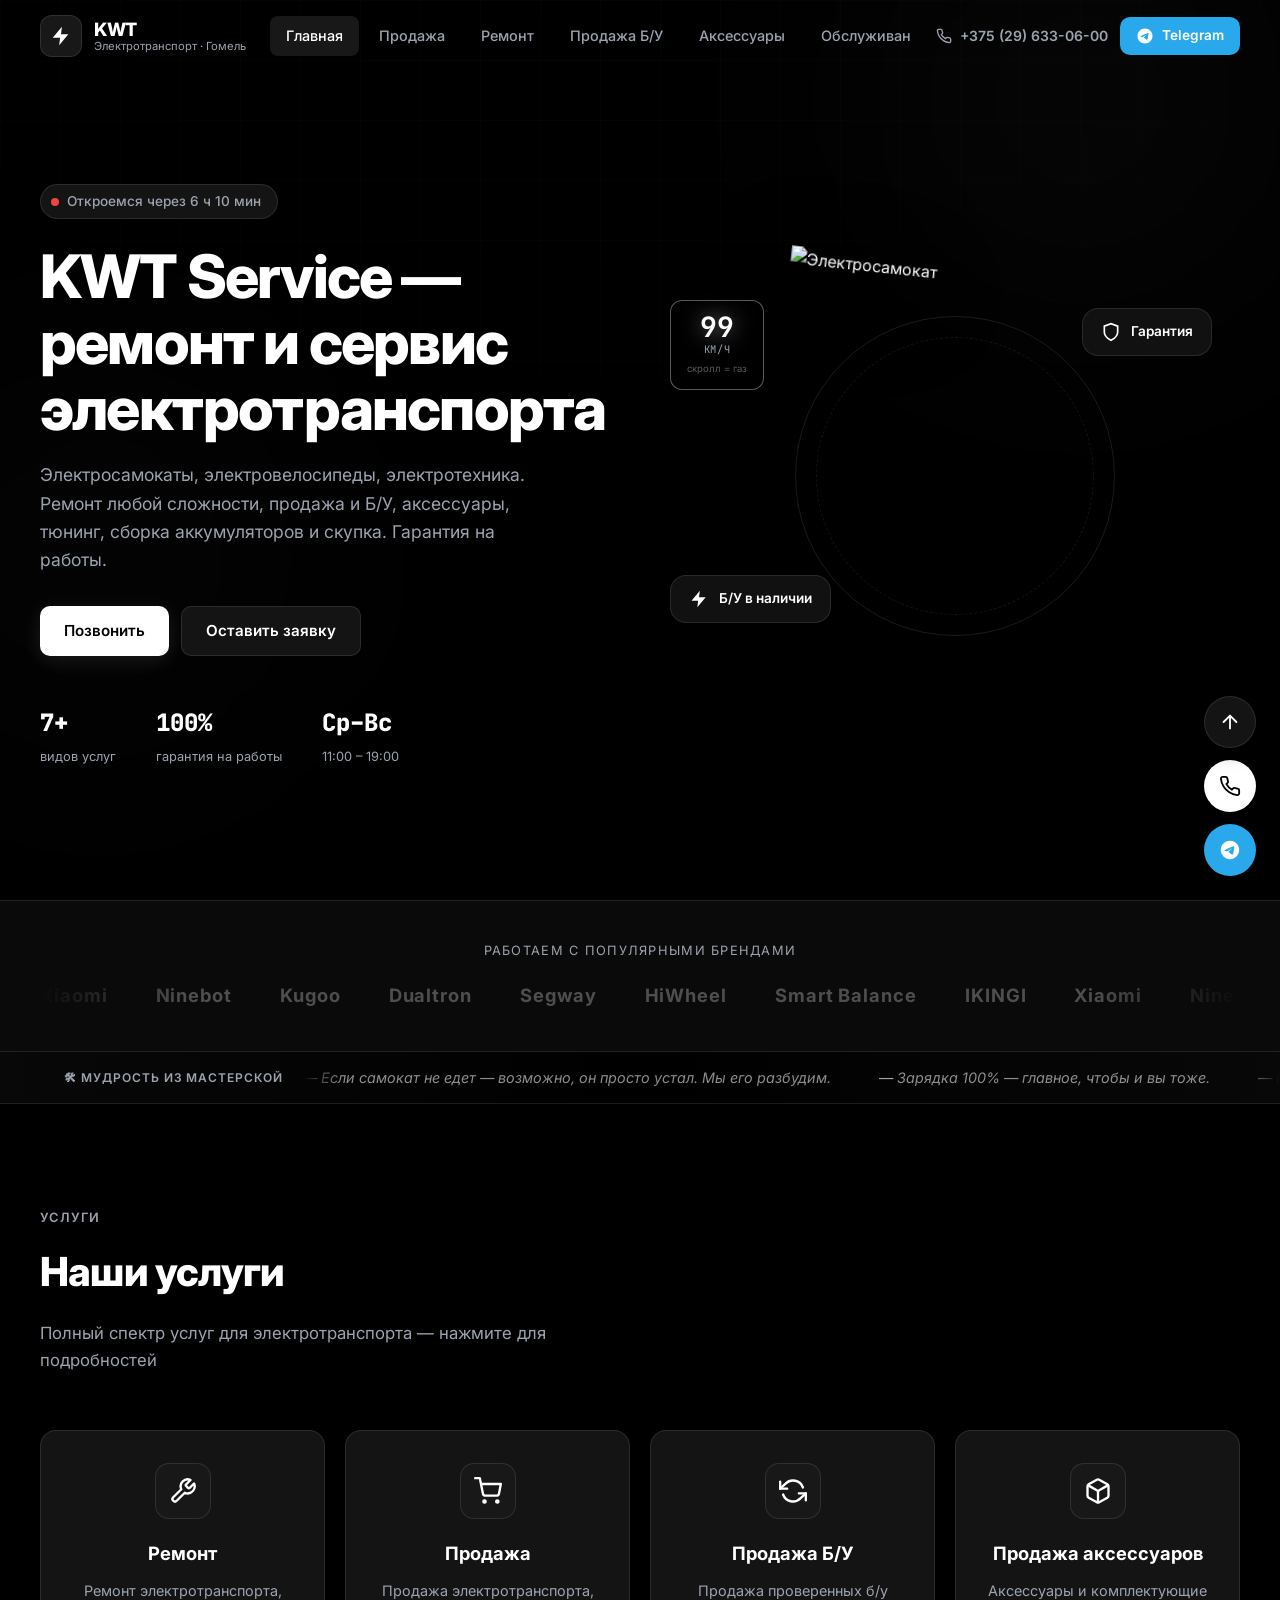
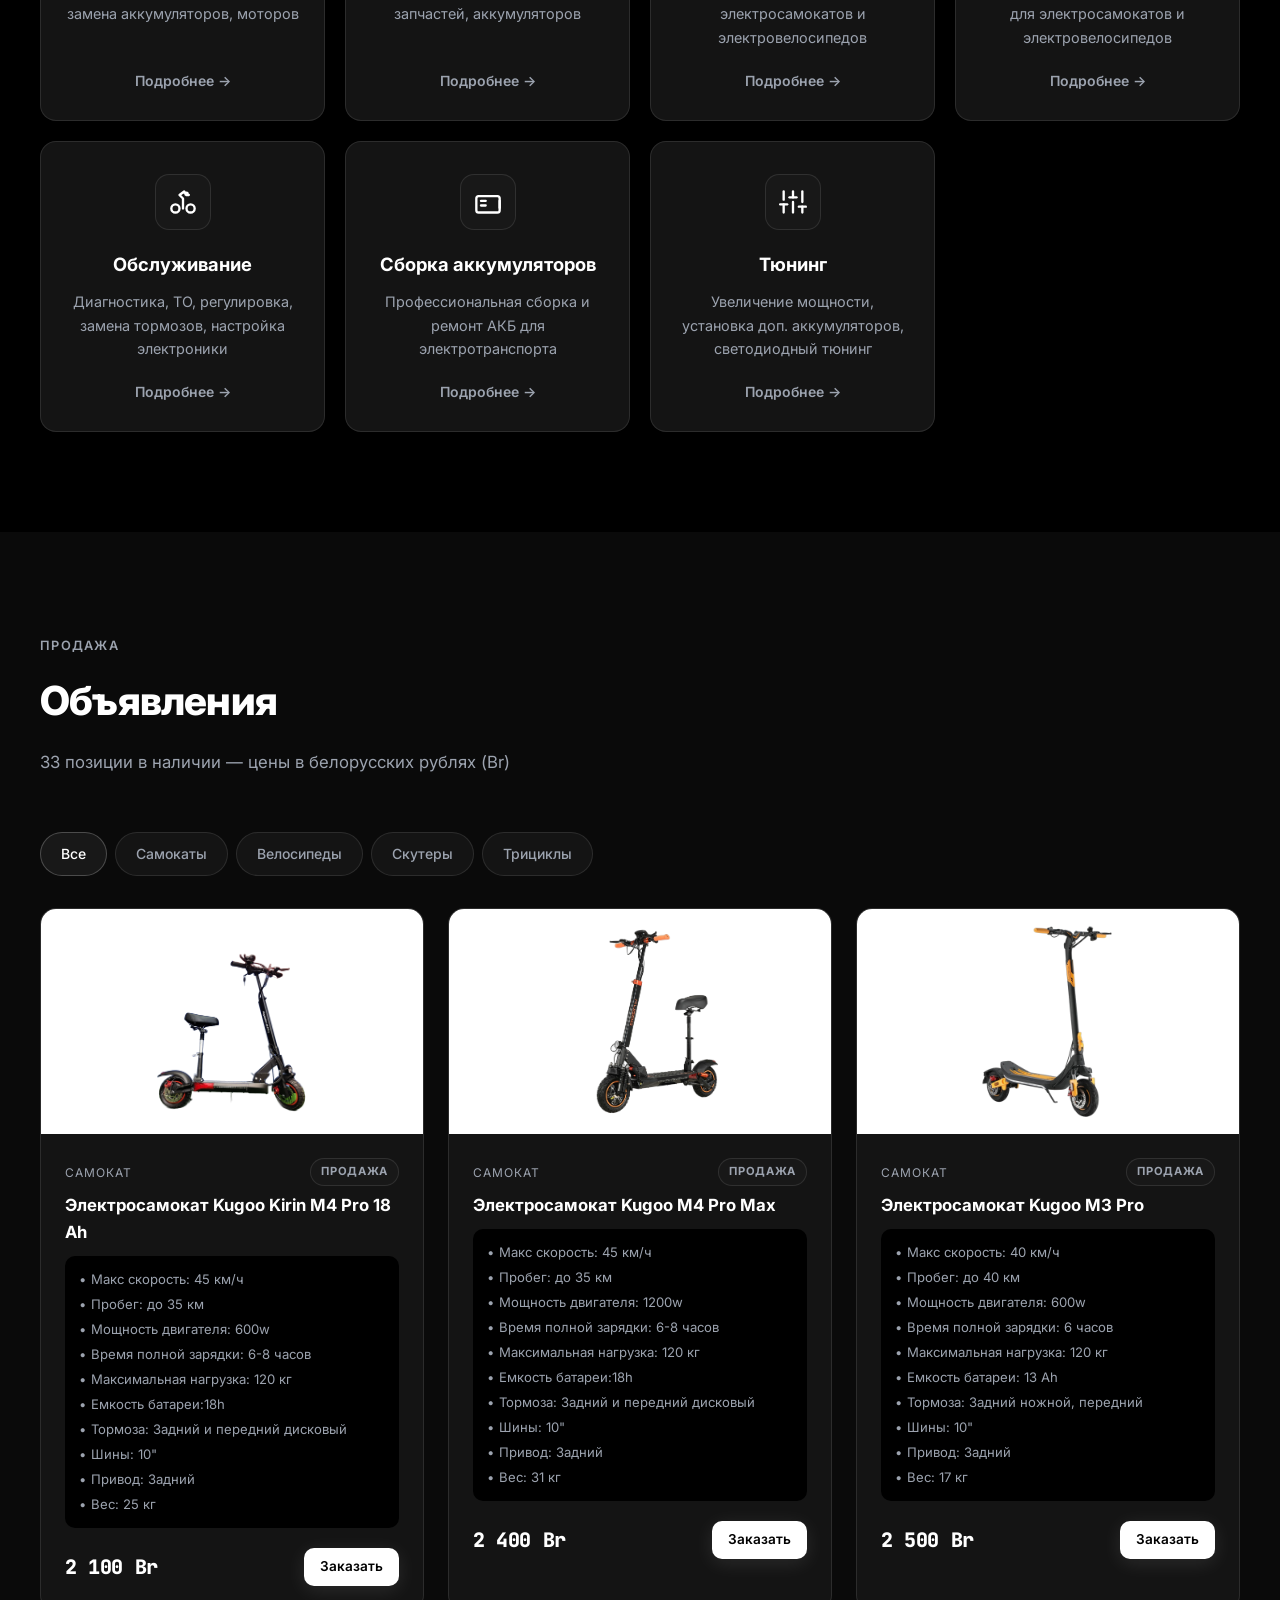
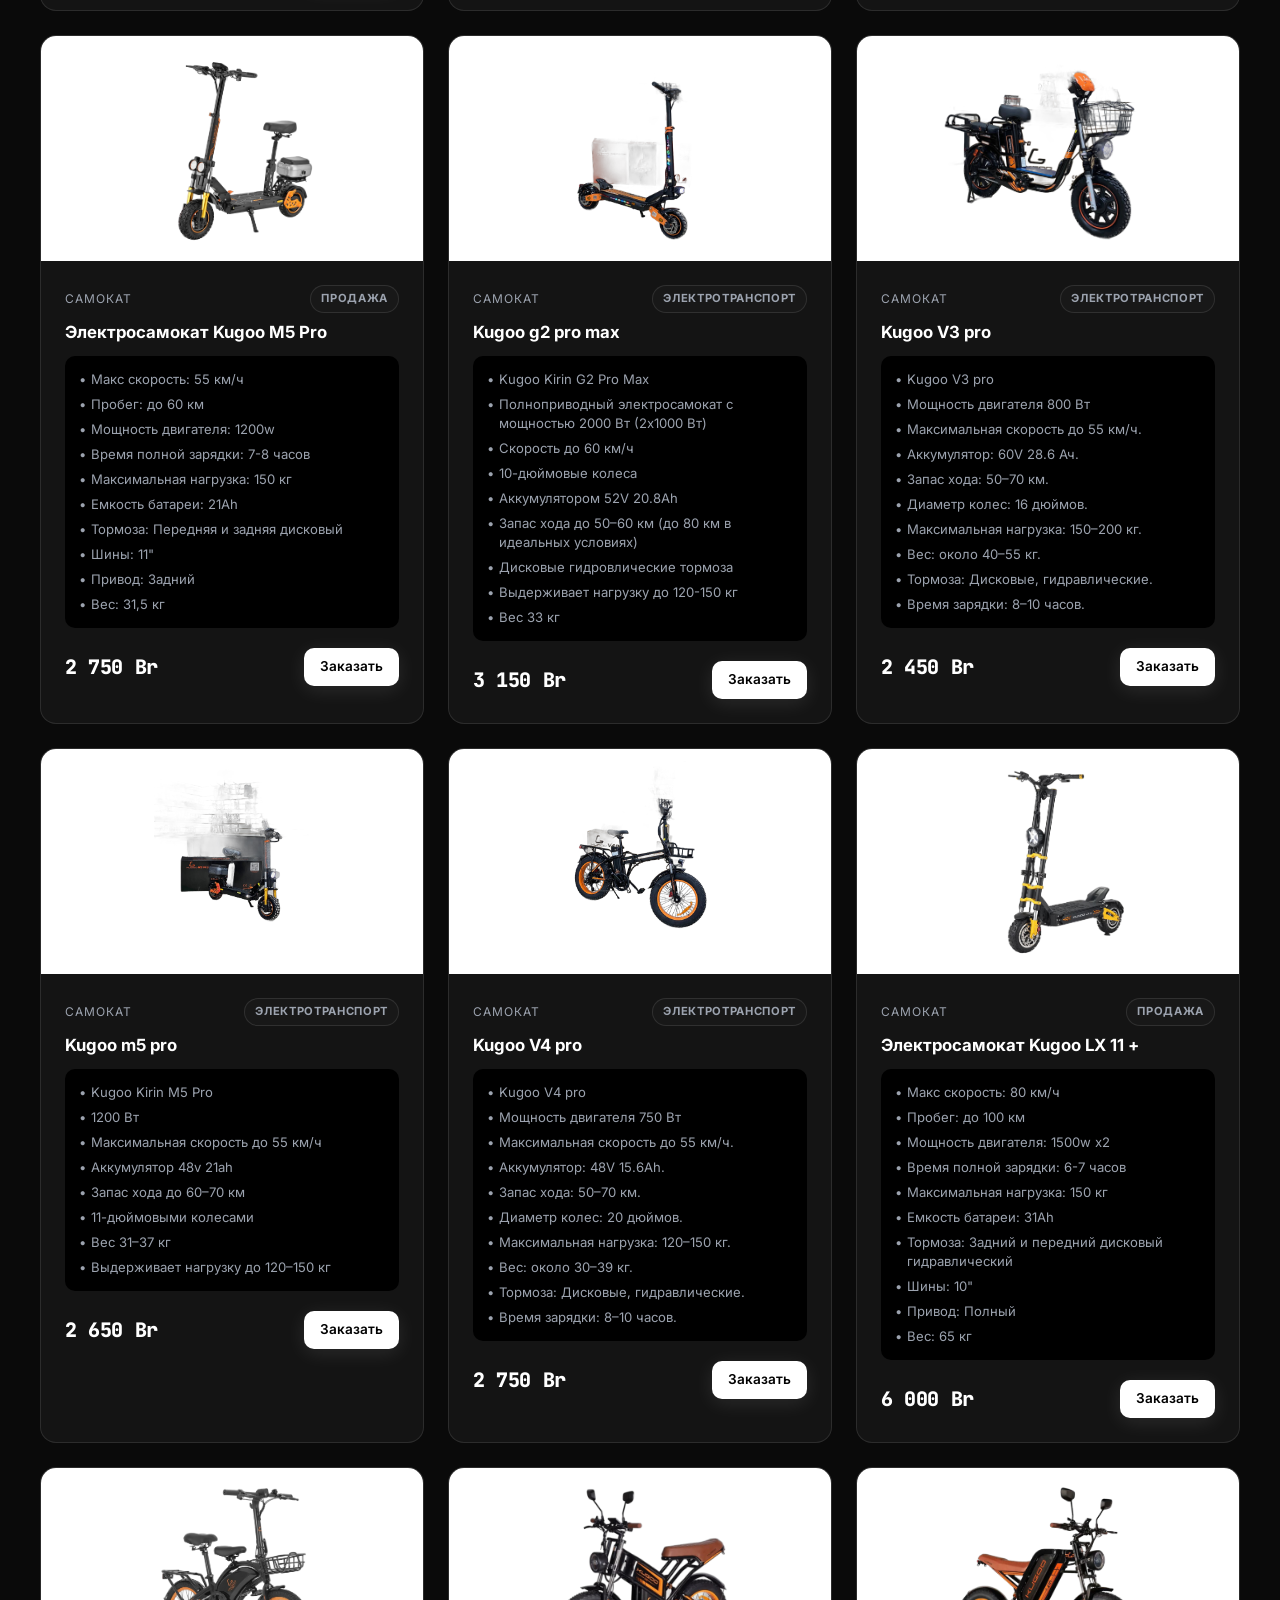
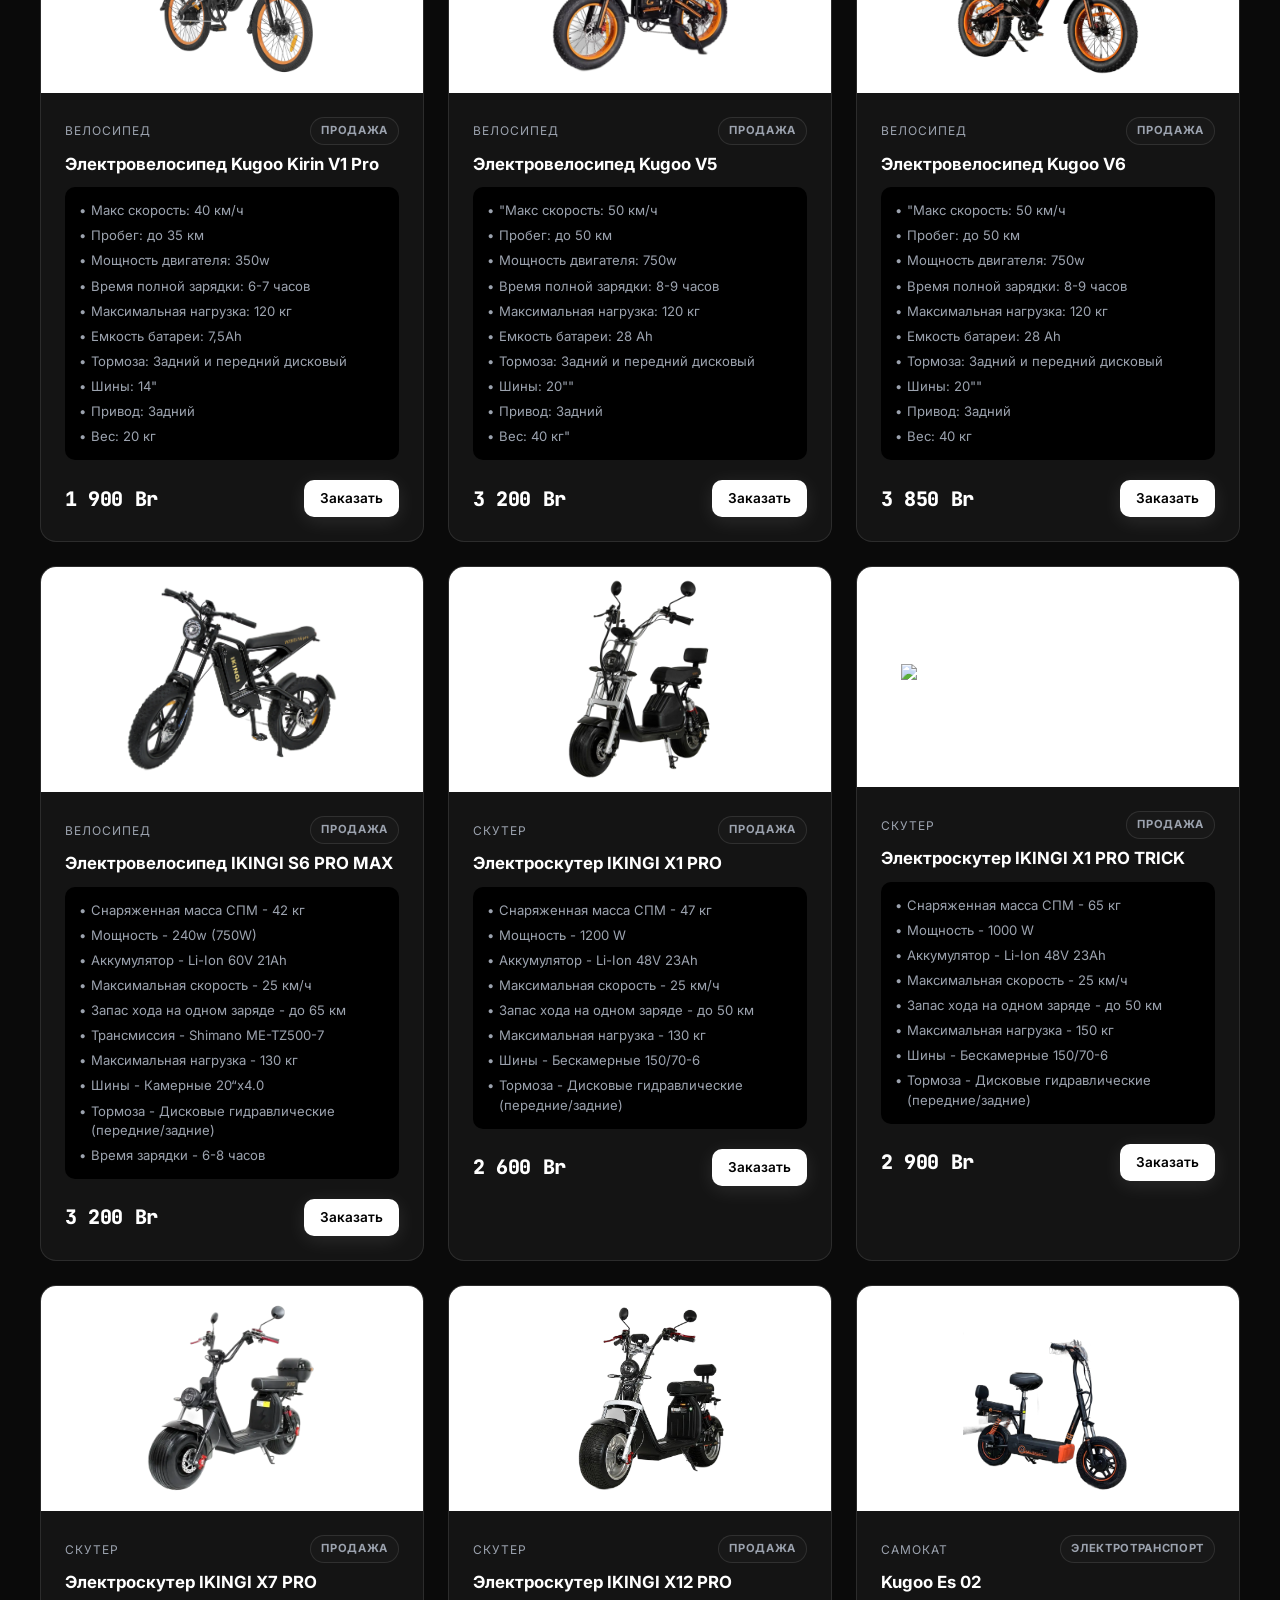
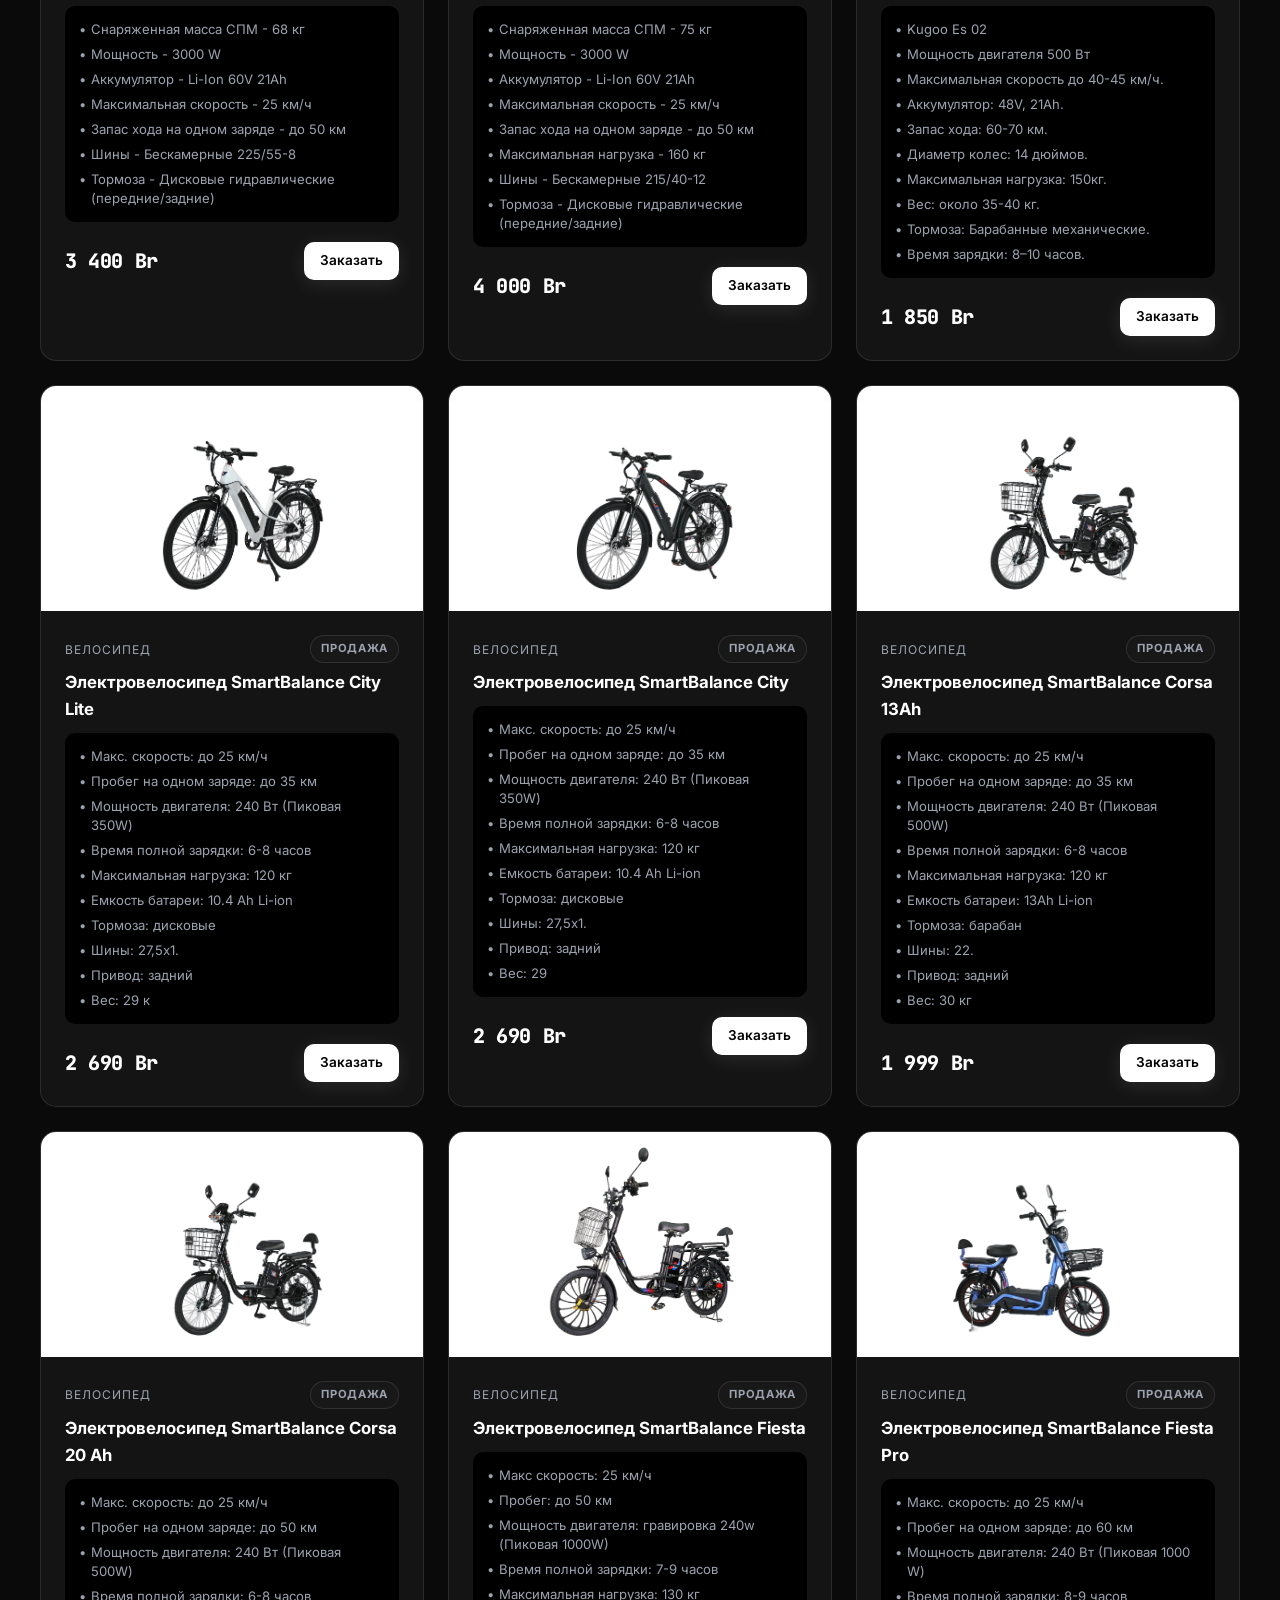
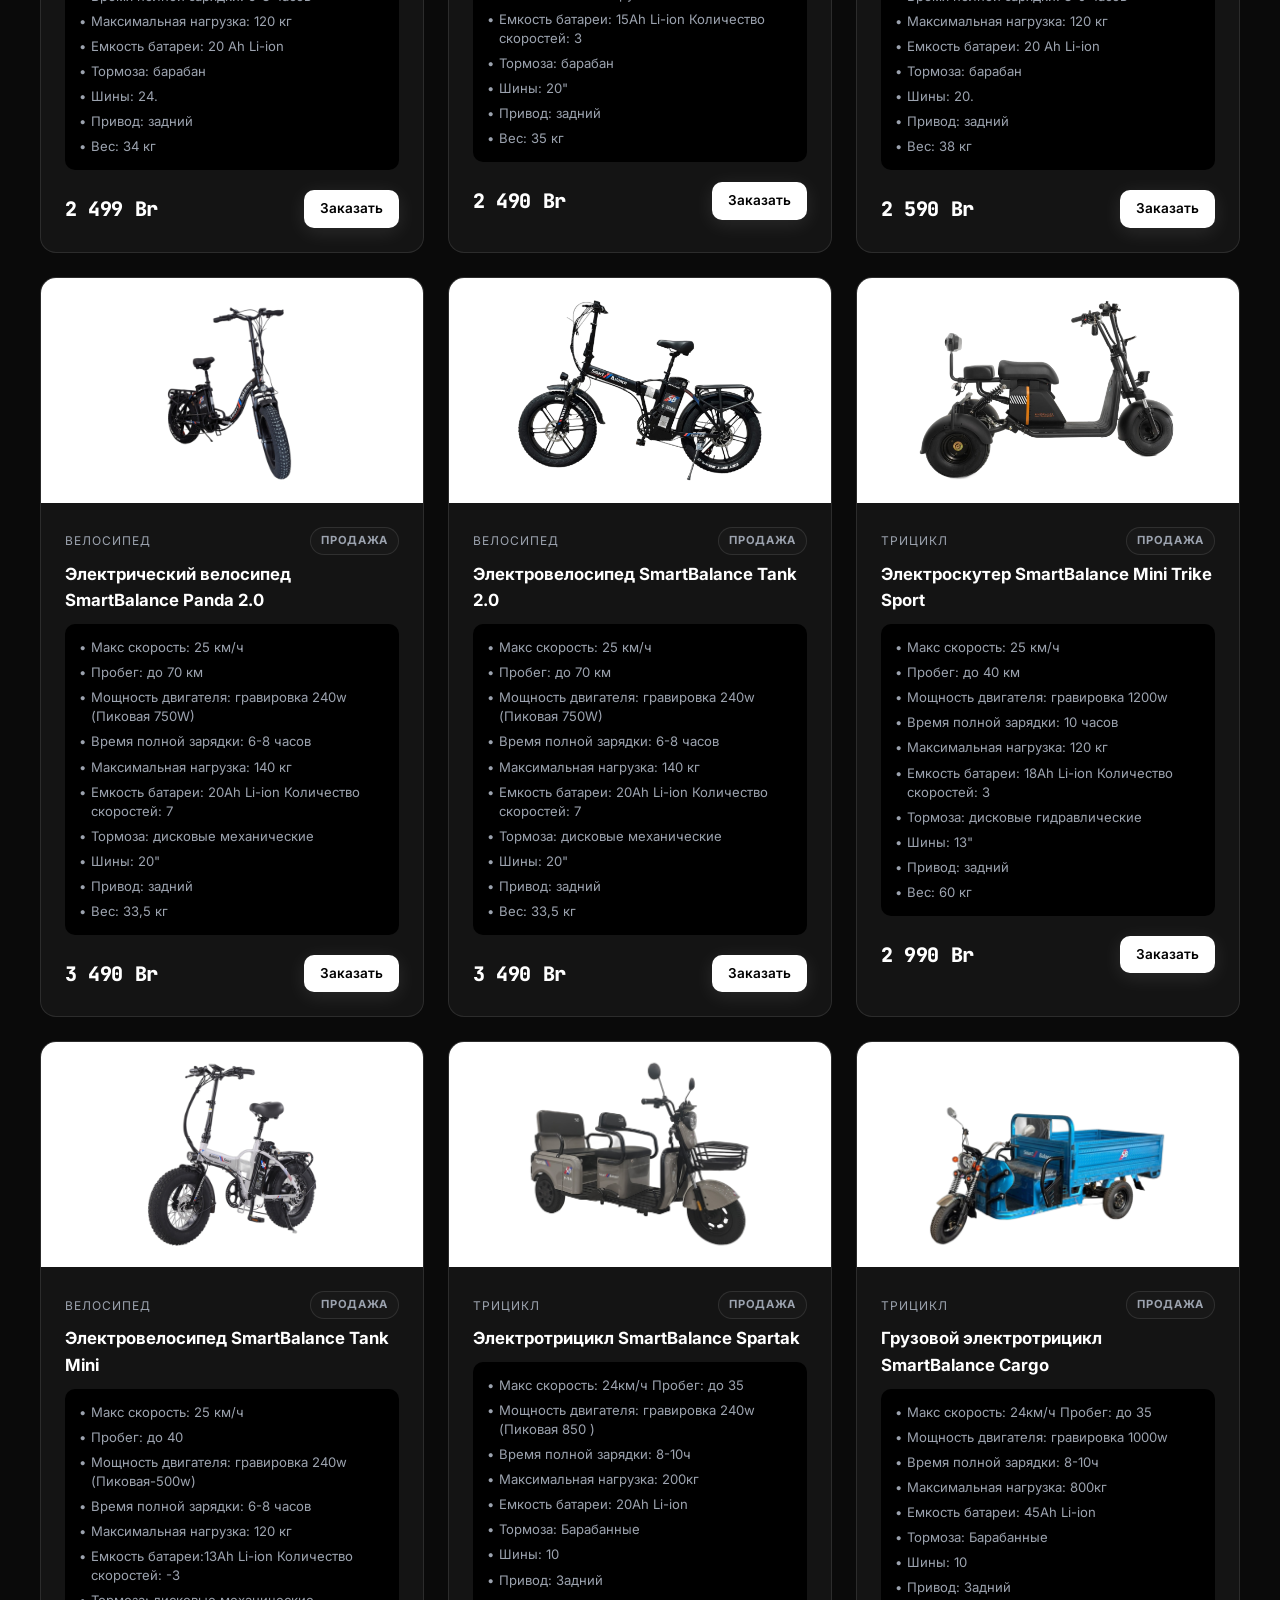
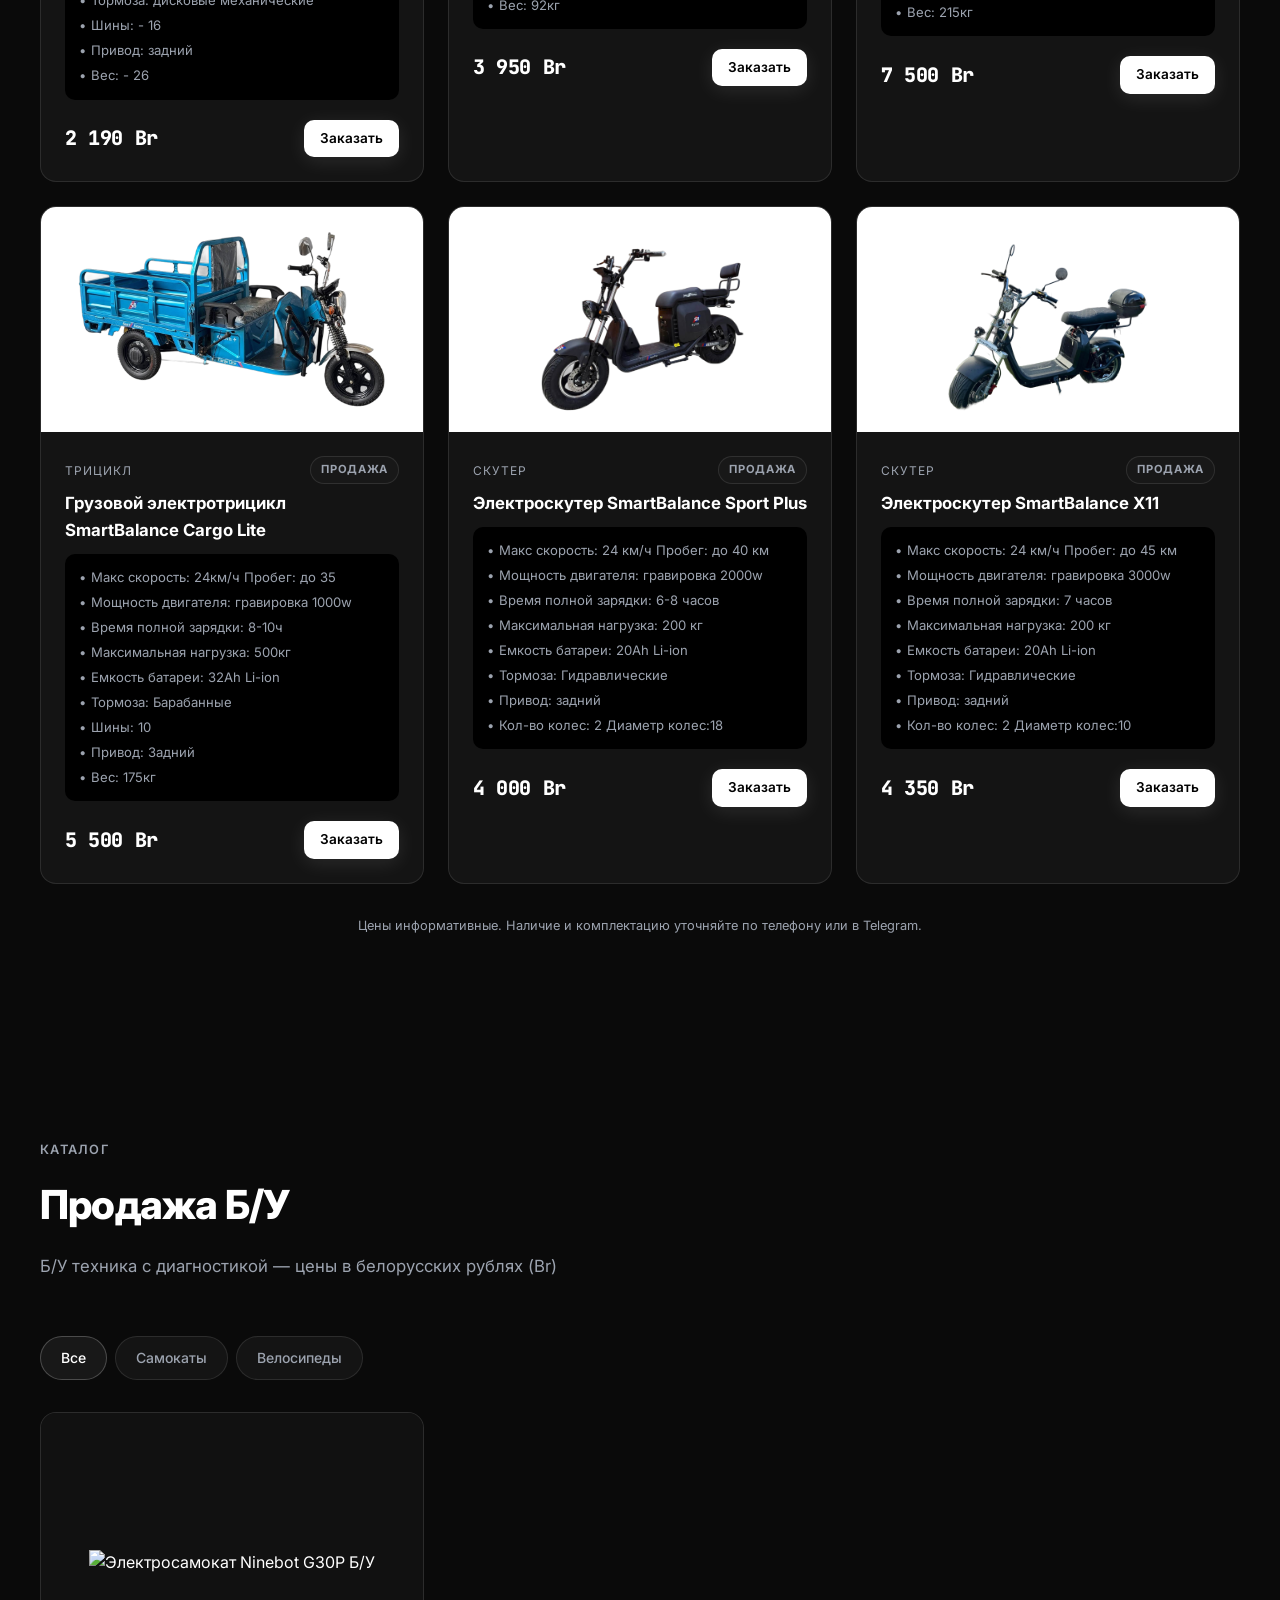
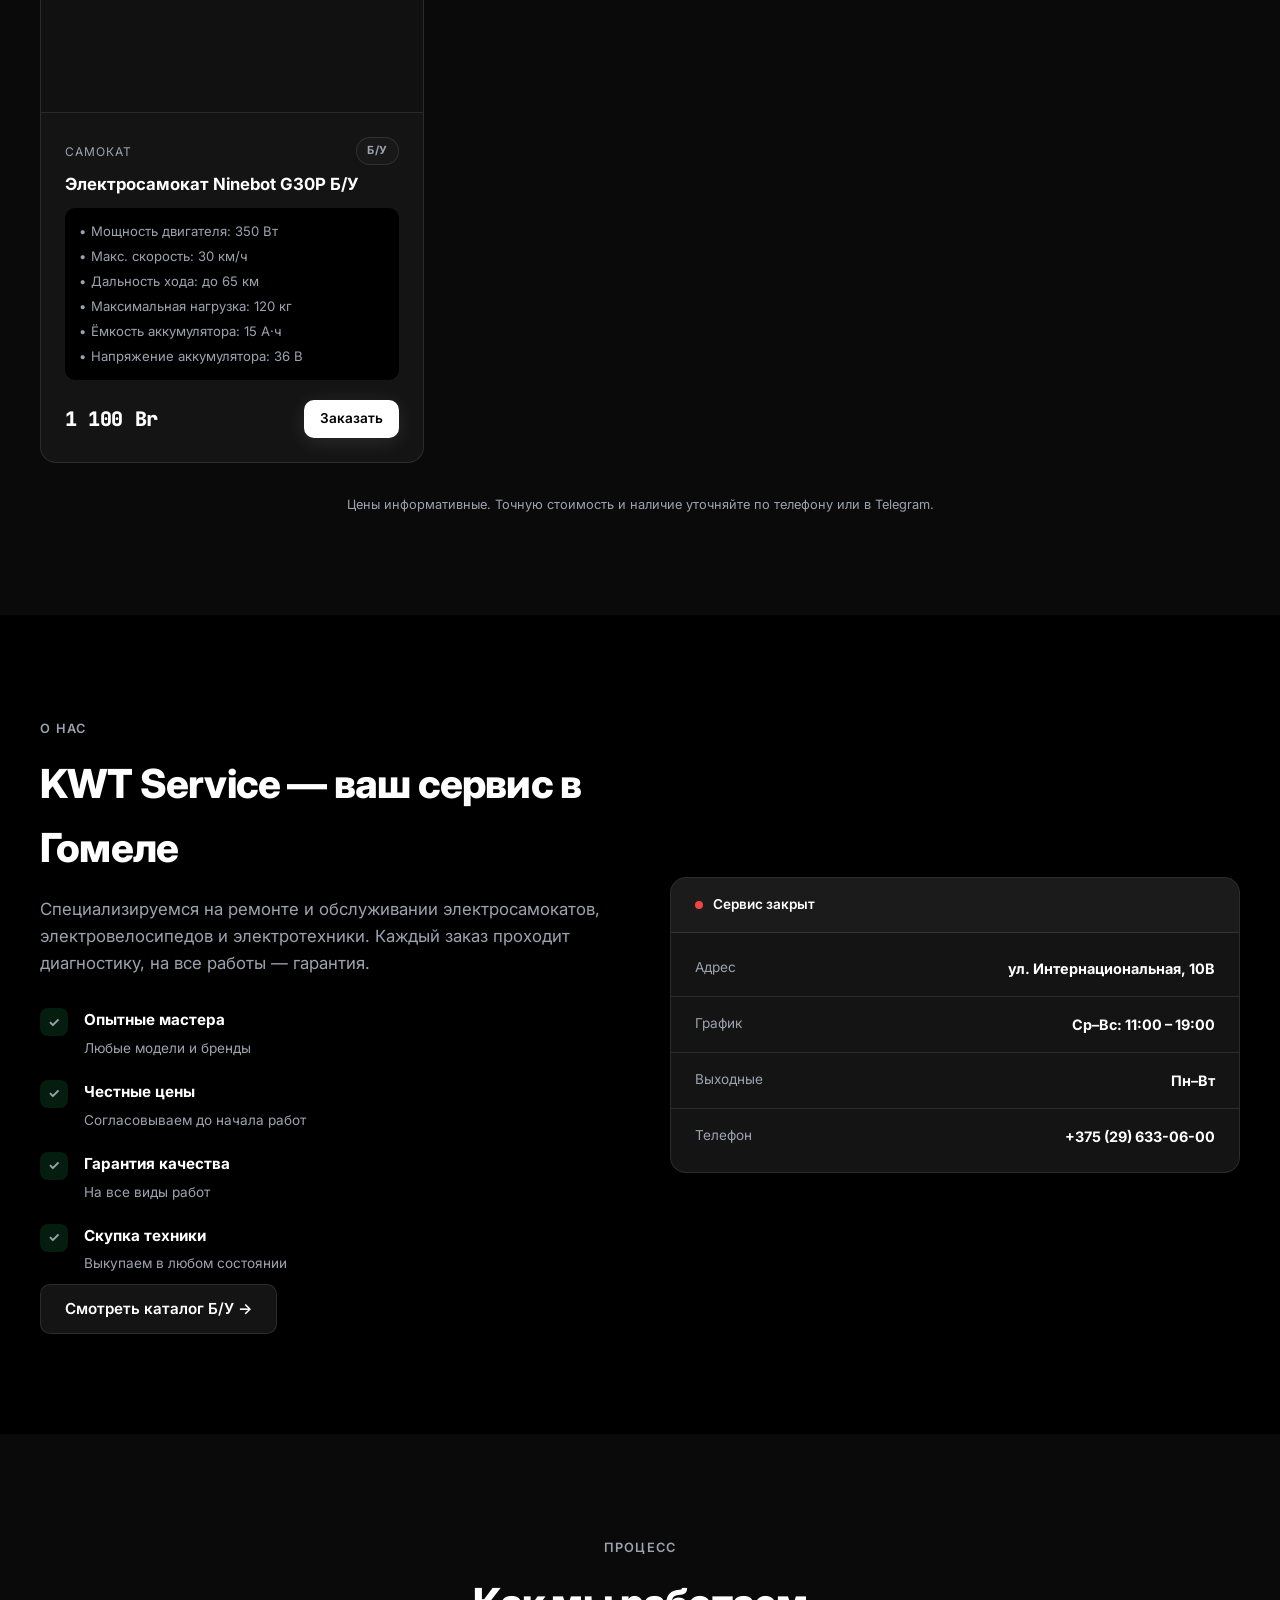
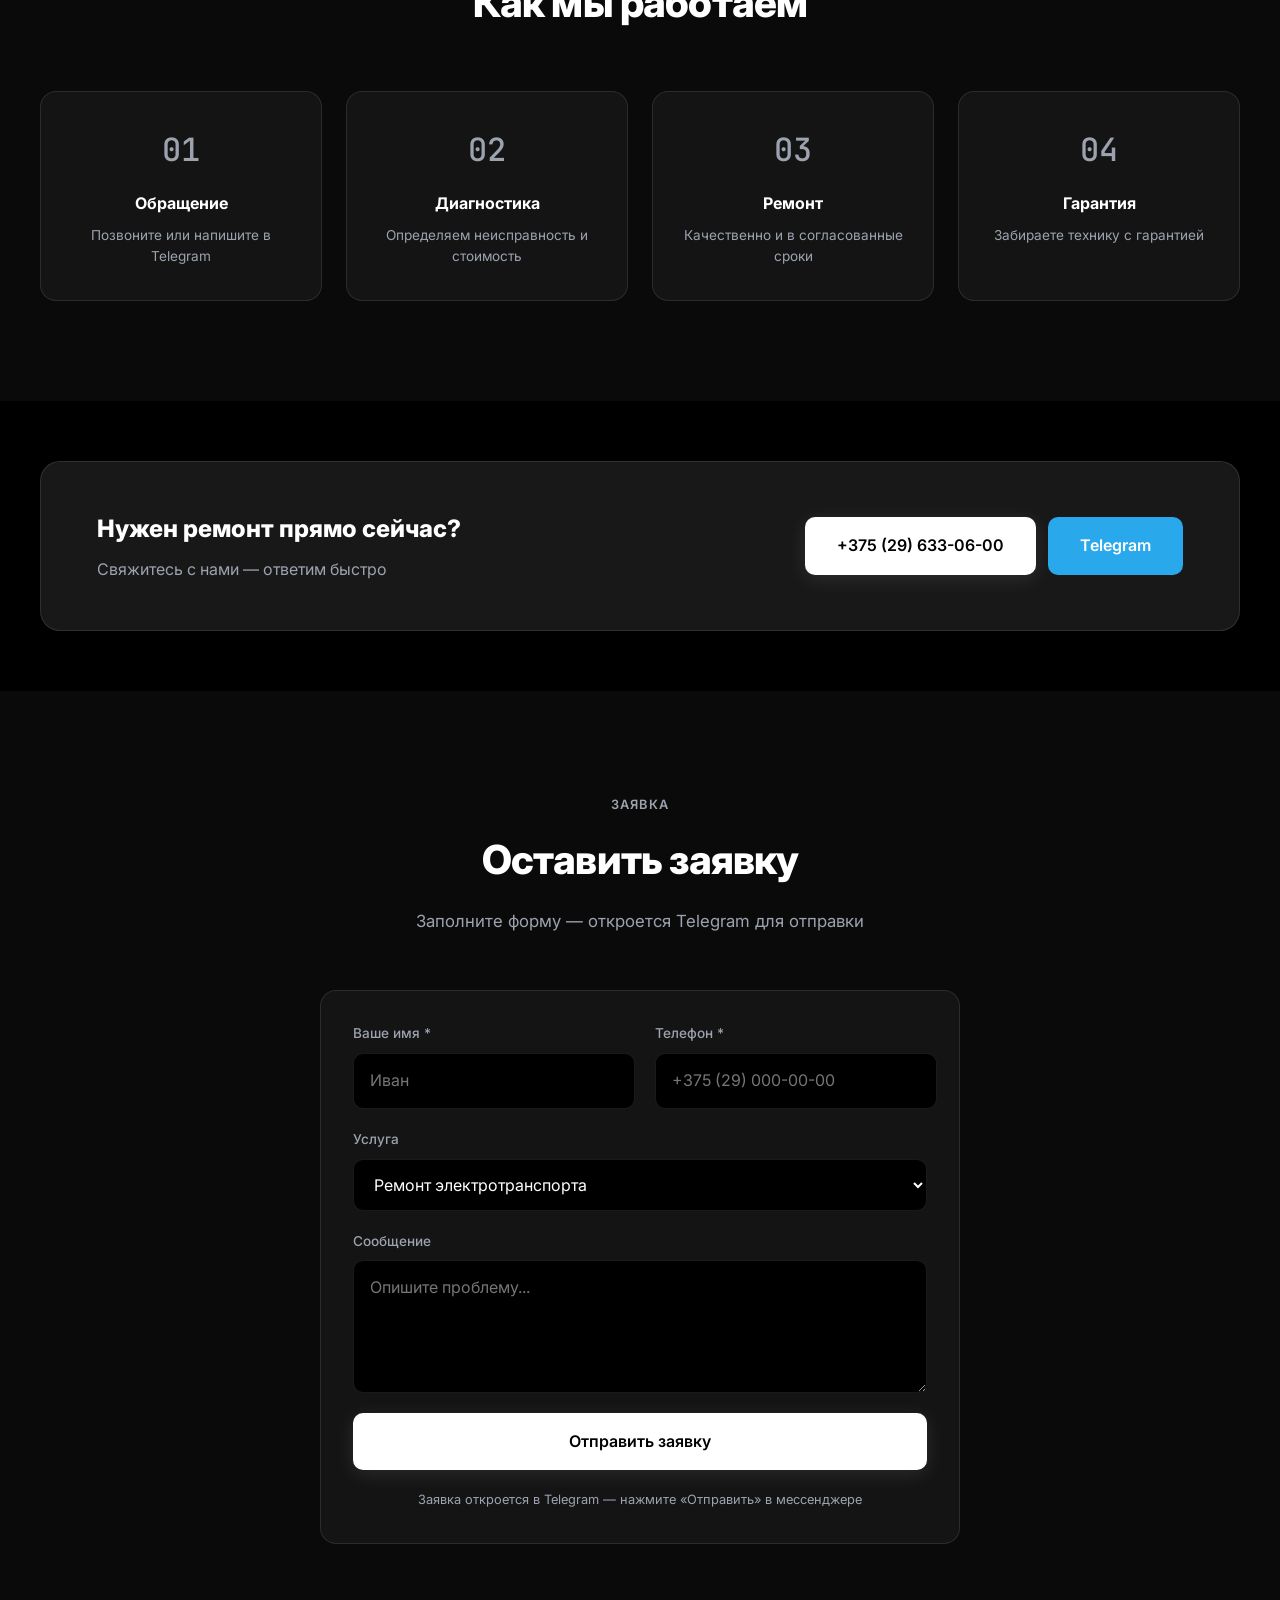
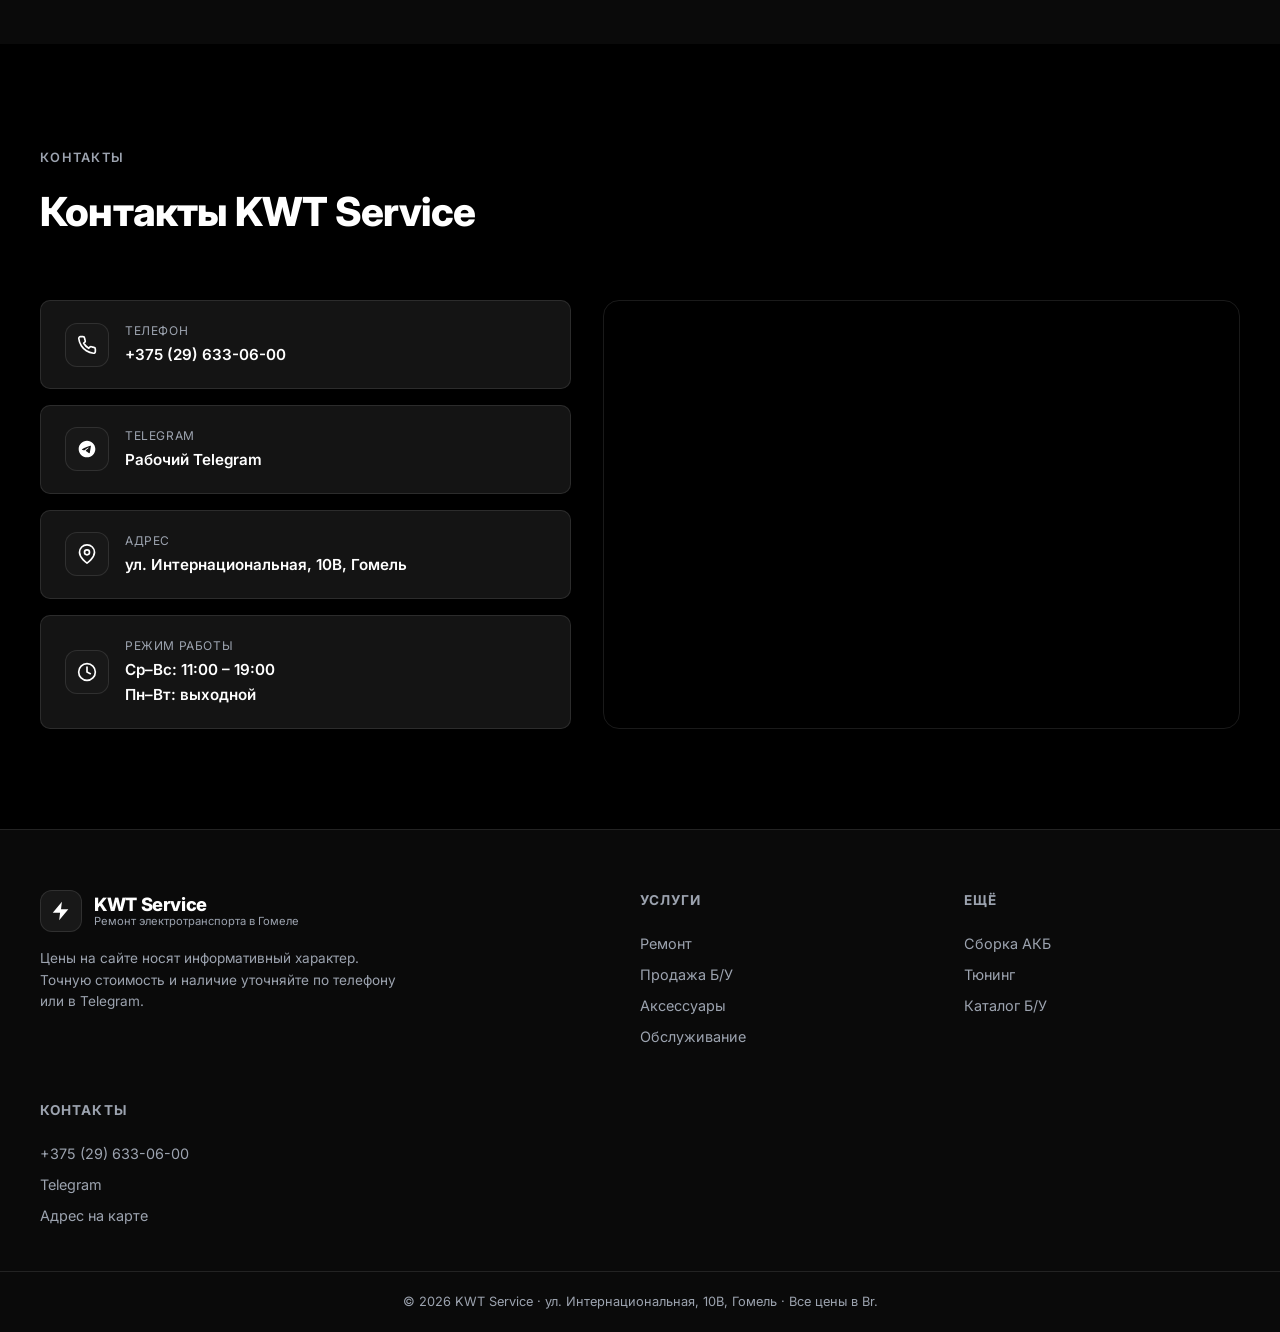
==== index.html @ 22eb25af "Add files via upload" ====
<!DOCTYPE html>
<html lang="ru">
<head>
  <meta charset="UTF-8">
  <meta name="viewport" content="width=device-width, initial-scale=1.0">
  <meta name="description" content="KWT Service в Гомеле — ремонт и сервис электротранспорта: электросамокаты, электровелосипеды. Гарантия на работы.">
  <title>KWT Service — Ремонт электротранспорта в Гомеле</title>
  <link rel="preconnect" href="https://fonts.googleapis.com">
  <link rel="preconnect" href="https://fonts.gstatic.com" crossorigin>
  <link href="https://fonts.googleapis.com/css2?family=Inter:wght@400;500;600;700;800&family=JetBrains+Mono:wght@500&display=swap" rel="stylesheet">
  <link rel="stylesheet" href="css/styles.css">
  <link rel="stylesheet" href="css/pages.css">
</head>
<body data-page="home">
  <div class="bg-glow bg-glow--1" aria-hidden="true"></div>
  <div class="bg-glow bg-glow--2" aria-hidden="true"></div>
  <div class="bg-grid" aria-hidden="true"></div>
  <div class="scroll-progress" id="scroll-progress" aria-hidden="true"></div>

  <div id="site-header"></div>

  <main>
    <section class="hero" id="home">
      <div class="container hero__inner">
        <div class="hero__content">
          <div class="hero__badge reveal" id="hero-status">
            <span class="pulse-dot" id="status-dot"></span>
            <span id="status-text">Сервисный центр в Гомеле</span>
          </div>
          <h1 class="hero__title reveal">
            KWT Service — ремонт и сервис
            <span class="gradient-text">электротранспорта</span>
          </h1>
          <p class="hero__desc reveal">
            Электросамокаты, электровелосипеды, электротехника. Ремонт любой сложности,
            продажа и Б/У, аксессуары, тюнинг, сборка аккумуляторов и скупка. Гарантия на работы.
          </p>
          <div class="hero__buttons reveal">
            <a href="tel:+375296330600" class="btn btn--primary">Позвонить</a>
            <a href="#request" class="btn btn--ghost">Оставить заявку</a>
          </div>
          <div class="hero__stats reveal">
            <div class="stat">
              <span class="stat__value">7+</span>
              <span class="stat__label">видов услуг</span>
            </div>
            <div class="stat">
              <span class="stat__value">100%</span>
              <span class="stat__label">гарантия на работы</span>
            </div>
            <div class="stat">
              <span class="stat__value">Ср–Вс</span>
              <span class="stat__label">11:00 – 19:00</span>
            </div>
          </div>
        </div>
        <div class="hero__visual reveal" id="hero-visual">
          <div class="hero__ring" aria-hidden="true"></div>
          <div class="hero__speedo" id="hero-speedo" aria-hidden="true">
            <span class="hero__speedo-val" id="speedo-val">0</span>
            <span class="hero__speedo-unit">км/ч</span>
            <span class="hero__speedo-hint">скролл = газ</span>
          </div>
          <img src="img/scooter-hero.png" alt="Электросамокат" class="hero__product-img" id="hero-scooter" width="480" height="480">
          <div class="hero__card hero__card--float hero__card--1" aria-hidden="true">
            <svg viewBox="0 0 24 24" fill="none"><path d="M12 22s8-4 8-10V5l-8-3-8 3v7c0 6 8 10 8 10z" stroke="currentColor" stroke-width="2"/></svg>
            Гарантия
          </div>
          <div class="hero__card hero__card--float hero__card--2" aria-hidden="true">
            <svg viewBox="0 0 24 24" fill="none"><path d="M13 2L3 14h8l-1 8 10-12h-8l1-8z" fill="currentColor"/></svg>
            Б/У в наличии
          </div>
        </div>
      </div>
    </section>

    <section class="brands">
      <div class="container">
        <p class="brands__label">Работаем с популярными брендами</p>
        <div class="brands__marquee" aria-hidden="true">
          <div class="brands__track">
            <span>Xiaomi</span><span>Ninebot</span><span>Kugoo</span><span>Dualtron</span><span>Segway</span><span>HiWheel</span><span>Smart Balance</span><span>IKINGI</span>
            <span>Xiaomi</span><span>Ninebot</span><span>Kugoo</span><span>Dualtron</span><span>Segway</span><span>HiWheel</span><span>Smart Balance</span><span>IKINGI</span>
          </div>
        </div>
      </div>
    </section>

    <section class="wisdom-ticker" aria-label="Мудрость из мастерской">
      <div class="wisdom-ticker__label">🛠 Мудрость из мастерской</div>
      <div class="wisdom-ticker__viewport">
        <div class="wisdom-ticker__track" id="wisdom-track"></div>
      </div>
    </section>

    <section class="section" id="services">
      <div class="container">
        <div class="section__header reveal">
          <span class="section__tag">Услуги</span>
          <h2 class="section__title">Наши услуги</h2>
          <p class="section__desc">Полный спектр услуг для электротранспорта — нажмите для подробностей</p>
        </div>
        <div class="services-grid">
          <a href="services/repair.html" class="service-card reveal">
            <div class="service-card__icon">
              <svg viewBox="0 0 24 24" fill="none" aria-hidden="true"><path d="M14.7 6.3a1 1 0 000 1.4l1.6 1.6a1 1 0 001.4 0l3.77-3.77a6 6 0 01-7.94 7.94l-6.91 6.91a2.12 2.12 0 01-3-3l6.91-6.91a6 6 0 017.94-7.94l-3.76 3.76z" stroke="currentColor" stroke-width="2" stroke-linecap="round" stroke-linejoin="round"/></svg>
            </div>
            <h3>Ремонт</h3>
            <p>Ремонт электротранспорта, замена аккумуляторов, моторов</p>
            <span class="service-card__link">Подробнее →</span>
          </a>
          <a href="services/sale.html" class="service-card reveal">
            <div class="service-card__icon">
              <svg viewBox="0 0 24 24" fill="none" aria-hidden="true"><circle cx="9" cy="21" r="1" stroke="currentColor" stroke-width="2"/><circle cx="20" cy="21" r="1" stroke="currentColor" stroke-width="2"/><path d="M1 1h4l2.68 13.39a2 2 0 002 1.61h9.72a2 2 0 002-1.61L23 6H6" stroke="currentColor" stroke-width="2" stroke-linecap="round" stroke-linejoin="round"/></svg>
            </div>
            <h3>Продажа</h3>
            <p>Продажа электротранспорта, запчастей, аккумуляторов</p>
            <span class="service-card__link">Подробнее →</span>
          </a>
          <a href="services/used.html" class="service-card reveal">
            <div class="service-card__icon">
              <svg viewBox="0 0 24 24" fill="none" aria-hidden="true"><path d="M1 4v6h6M23 20v-6h-6" stroke="currentColor" stroke-width="2" stroke-linecap="round" stroke-linejoin="round"/><path d="M20.49 9A9 9 0 005.64 5.64L1 10m22 4l-4.64 4.36A9 9 0 013.51 15" stroke="currentColor" stroke-width="2" stroke-linecap="round" stroke-linejoin="round"/></svg>
            </div>
            <h3>Продажа Б/У</h3>
            <p>Продажа проверенных б/у электросамокатов и электровелосипедов</p>
            <span class="service-card__link">Подробнее →</span>
          </a>
          <a href="services/accessories.html" class="service-card reveal">
            <div class="service-card__icon">
              <svg viewBox="0 0 24 24" fill="none" aria-hidden="true"><path d="M21 16V8a2 2 0 00-1-1.73l-7-4a2 2 0 00-2 0l-7 4A2 2 0 003 8v8a2 2 0 001 1.73l7 4a2 2 0 002 0l7-4A2 2 0 0021 16z" stroke="currentColor" stroke-width="2"/><polyline points="3.27 6.96 12 12.01 20.73 6.96" stroke="currentColor" stroke-width="2"/><line x1="12" y1="22.08" x2="12" y2="12" stroke="currentColor" stroke-width="2"/></svg>
            </div>
            <h3>Продажа аксессуаров</h3>
            <p>Аксессуары и комплектующие для электросамокатов и электровелосипедов</p>
            <span class="service-card__link">Подробнее →</span>
          </a>
          <a href="services/maintenance.html" class="service-card reveal">
            <div class="service-card__icon">
              <svg viewBox="0 0 24 24" fill="none" aria-hidden="true"><circle cx="5.5" cy="17.5" r="3.5" stroke="currentColor" stroke-width="2"/><circle cx="18.5" cy="17.5" r="3.5" stroke="currentColor" stroke-width="2"/><path d="M15 6a1 1 0 100-2 1 1 0 000 2zm-3 11.5V9l-3-3 4-3 2 3h2" stroke="currentColor" stroke-width="2" stroke-linecap="round" stroke-linejoin="round"/></svg>
            </div>
            <h3>Обслуживание</h3>
            <p>Диагностика, ТО, регулировка, замена тормозов, настройка электроники</p>
            <span class="service-card__link">Подробнее →</span>
          </a>
          <a href="services/battery.html" class="service-card reveal">
            <div class="service-card__icon">
              <svg viewBox="0 0 24 24" fill="none" aria-hidden="true"><rect x="2" y="7" width="20" height="14" rx="2" stroke="currentColor" stroke-width="2"/><line x1="22" y1="11" x2="22" y2="17" stroke="currentColor" stroke-width="2" stroke-linecap="round"/><line x1="6" y1="11" x2="10" y2="11" stroke="currentColor" stroke-width="2" stroke-linecap="round"/><line x1="6" y1="15" x2="10" y2="15" stroke="currentColor" stroke-width="2" stroke-linecap="round"/></svg>
            </div>
            <h3>Сборка аккумуляторов</h3>
            <p>Профессиональная сборка и ремонт АКБ для электротранспорта</p>
            <span class="service-card__link">Подробнее →</span>
          </a>
          <a href="services/tuning.html" class="service-card reveal">
            <div class="service-card__icon">
              <svg viewBox="0 0 24 24" fill="none" aria-hidden="true"><line x1="4" y1="21" x2="4" y2="14" stroke="currentColor" stroke-width="2" stroke-linecap="round"/><line x1="4" y1="10" x2="4" y2="3" stroke="currentColor" stroke-width="2" stroke-linecap="round"/><line x1="12" y1="21" x2="12" y2="12" stroke="currentColor" stroke-width="2" stroke-linecap="round"/><line x1="12" y1="8" x2="12" y2="3" stroke="currentColor" stroke-width="2" stroke-linecap="round"/><line x1="20" y1="21" x2="20" y2="16" stroke="currentColor" stroke-width="2" stroke-linecap="round"/><line x1="20" y1="12" x2="20" y2="3" stroke="currentColor" stroke-width="2" stroke-linecap="round"/><line x1="1" y1="14" x2="7" y2="14" stroke="currentColor" stroke-width="2" stroke-linecap="round"/><line x1="9" y1="8" x2="15" y2="8" stroke="currentColor" stroke-width="2" stroke-linecap="round"/><line x1="17" y1="16" x2="23" y2="16" stroke="currentColor" stroke-width="2" stroke-linecap="round"/></svg>
            </div>
            <h3>Тюнинг</h3>
            <p>Увеличение мощности, установка доп. аккумуляторов, светодиодный тюнинг</p>
            <span class="service-card__link">Подробнее →</span>
          </a>
        </div>
      </div>
    </section>

    <section class="section section--alt" id="sale">
      <div class="container">
        <div class="section__header reveal">
          <span class="section__tag">Продажа</span>
          <h2 class="section__title">Объявления</h2>
          <p class="section__desc">33 позиции в наличии — цены в белорусских рублях (Br)</p>
        </div>
        <div class="catalog-filters reveal" id="sale-filter">
          <button type="button" class="filter-btn filter-btn--active" data-filter="all">Все</button>
          <button type="button" class="filter-btn" data-filter="Самокат">Самокаты</button>
          <button type="button" class="filter-btn" data-filter="Велосипед">Велосипеды</button>
          <button type="button" class="filter-btn" data-filter="Скутер">Скутеры</button>
          <button type="button" class="filter-btn" data-filter="Трицикл">Трициклы</button>
        </div>
        <div class="catalog-grid" id="sale-grid"></div>
        <p class="form-hint reveal" style="margin-top:32px">Цены информативные. Наличие и комплектацию уточняйте по телефону или в Telegram.</p>
      </div>
    </section>

    <section class="section section--alt" id="catalog">
      <div class="container">
        <div class="section__header reveal">
          <span class="section__tag">Каталог</span>
          <h2 class="section__title">Продажа Б/У</h2>
          <p class="section__desc">Б/У техника с диагностикой — цены в белорусских рублях (Br)</p>
        </div>
        <div class="catalog-filters reveal" id="catalog-filter">
          <button type="button" class="filter-btn filter-btn--active" data-filter="all">Все</button>
          <button type="button" class="filter-btn" data-filter="Самокат">Самокаты</button>
          <button type="button" class="filter-btn" data-filter="Велосипед">Велосипеды</button>
        </div>
        <div class="catalog-grid" id="catalog-grid"></div>
        <p class="form-hint reveal" style="margin-top:32px">Цены информативные. Точную стоимость и наличие уточняйте по телефону или в Telegram.</p>
      </div>
    </section>

    <section class="section" id="about">
      <div class="container">
        <div class="about-grid">
          <div class="about-content reveal">
            <span class="section__tag">О нас</span>
            <h2 class="section__title">KWT Service — ваш сервис в Гомеле</h2>
            <p>Специализируемся на ремонте и обслуживании электросамокатов, электровелосипедов и электротехники. Каждый заказ проходит диагностику, на все работы — гарантия.</p>
            <ul class="features-list">
              <li><span class="features-list__icon">✓</span><div><strong>Опытные мастера</strong><span>Любые модели и бренды</span></div></li>
              <li><span class="features-list__icon">✓</span><div><strong>Честные цены</strong><span>Согласовываем до начала работ</span></div></li>
              <li><span class="features-list__icon">✓</span><div><strong>Гарантия качества</strong><span>На все виды работ</span></div></li>
              <li><span class="features-list__icon">✓</span><div><strong>Скупка техники</strong><span>Выкупаем в любом состоянии</span></div></li>
            </ul>
            <a href="#catalog" class="btn btn--ghost" style="margin-top:8px">Смотреть каталог Б/У →</a>
          </div>
          <div class="about-visual reveal">
            <div class="about-card">
              <div class="about-card__header" id="about-status">
                <span class="about-card__dot about-card__dot--green" id="about-status-dot"></span>
                <span id="about-status-text">Сервис открыт</span>
              </div>
              <div class="about-card__body">
                <div class="about-card__row"><span>Адрес</span><strong>ул. Интернациональная, 10В</strong></div>
                <div class="about-card__row"><span>График</span><strong>Ср–Вс: 11:00 – 19:00</strong></div>
                <div class="about-card__row"><span>Выходные</span><strong>Пн–Вт</strong></div>
                <div class="about-card__row"><span>Телефон</span><strong>+375 (29) 633-06-00</strong></div>
              </div>
            </div>
          </div>
        </div>
      </div>
    </section>

    <section class="section section--alt" id="process">
      <div class="container">
        <div class="section__header section__header--center reveal">
          <span class="section__tag">Процесс</span>
          <h2 class="section__title">Как мы работаем</h2>
        </div>
        <div class="process-grid">
          <div class="process-step reveal"><span class="process-step__num">01</span><h3>Обращение</h3><p>Позвоните или напишите в Telegram</p></div>
          <div class="process-step reveal"><span class="process-step__num">02</span><h3>Диагностика</h3><p>Определяем неисправность и стоимость</p></div>
          <div class="process-step reveal"><span class="process-step__num">03</span><h3>Ремонт</h3><p>Качественно и в согласованные сроки</p></div>
          <div class="process-step reveal"><span class="process-step__num">04</span><h3>Гарантия</h3><p>Забираете технику с гарантией</p></div>
        </div>
      </div>
    </section>

    <section class="section section--cta">
      <div class="container">
        <div class="cta-banner reveal">
          <div class="cta-banner__content">
            <h2>Нужен ремонт прямо сейчас?</h2>
            <p>Свяжитесь с нами — ответим быстро</p>
          </div>
          <div class="cta-banner__actions">
            <a href="tel:+375296330600" class="btn btn--primary btn--lg">+375 (29) 633-06-00</a>
            <a href="https://t.me/kwtservice" target="_blank" rel="noopener" class="btn btn--telegram btn--lg">Telegram</a>
          </div>
        </div>
      </div>
    </section>

    <section class="section section--alt" id="request">
      <div class="container container--narrow">
        <div class="section__header section__header--center reveal">
          <span class="section__tag">Заявка</span>
          <h2 class="section__title">Оставить заявку</h2>
          <p class="section__desc">Заполните форму — откроется Telegram для отправки</p>
        </div>
        <form class="request-form reveal" id="home-form">
          <div class="form-row">
            <label class="form-field"><span>Ваше имя *</span><input type="text" name="name" required placeholder="Иван"></label>
            <label class="form-field"><span>Телефон *</span><input type="tel" name="phone" required placeholder="+375 (29) 000-00-00"></label>
          </div>
          <label class="form-field"><span>Услуга</span><select name="service" id="home-form-service"></select></label>
          <label class="form-field"><span>Сообщение</span><textarea name="message" rows="4" placeholder="Опишите проблему..."></textarea></label>
          <button type="submit" class="btn btn--primary btn--lg">Отправить заявку</button>
          <p class="form-hint">Заявка откроется в Telegram — нажмите «Отправить» в мессенджере</p>
        </form>
      </div>
    </section>

    <section class="section" id="contact">
      <div class="container">
        <div class="section__header reveal">
          <span class="section__tag">Контакты</span>
          <h2 class="section__title">Контакты KWT Service</h2>
        </div>
        <div class="contact-grid">
          <div class="contact-info reveal">
            <div class="contact-card">
              <div class="contact-card__icon"><svg viewBox="0 0 24 24" fill="none"><path d="M22 16.92v3a2 2 0 01-2.18 2 19.79 19.79 0 01-8.63-3.07 19.5 19.5 0 01-6-6 19.79 19.79 0 01-3.07-8.67A2 2 0 014.11 2h3a2 2 0 012 1.72c.127.96.361 1.903.7 2.81a2 2 0 01-.45 2.11L8.09 9.91a16 16 0 006 6l1.27-1.27a2 2 0 012.11-.45c.907.339 1.85.573 2.81.7A2 2 0 0122 16.92z" stroke="currentColor" stroke-width="2"/></svg></div>
              <div><span>Телефон</span><a href="tel:+375296330600">+375 (29) 633-06-00</a></div>
            </div>
            <div class="contact-card">
              <div class="contact-card__icon"><svg viewBox="0 0 24 24" fill="currentColor"><path d="M12 2C6.48 2 2 6.48 2 12s4.48 10 10 10 10-4.48 10-10S17.52 2 12 2zm4.64 6.8c-.15 1.58-.8 5.42-1.13 7.19-.14.75-.42 1-.68 1.03-.58.05-1.02-.38-1.58-.75-.88-.58-1.38-.94-2.23-1.5-.99-.65-.35-1.01.22-1.59.15-.15 2.71-2.48 2.76-2.69a.2.2 0 00-.05-.18c-.06-.05-.14-.03-.21-.02-.09.02-1.49.95-4.22 2.79-.4.27-.76.41-1.08.4-.36-.01-1.04-.2-1.55-.37-.63-.2-1.12-.31-1.08-.66.02-.18.27-.36.74-.55 2.92-1.27 4.86-2.11 5.83-2.51 2.78-1.16 3.35-1.36 3.73-1.36.08 0 .27.02.39.12.1.08.13.19.14.27-.01.06.01.24 0 .38z"/></svg></div>
              <div><span>Telegram</span><a href="https://t.me/kwtservice" target="_blank" rel="noopener">Рабочий Telegram</a></div>
            </div>
            <div class="contact-card">
              <div class="contact-card__icon"><svg viewBox="0 0 24 24" fill="none"><path d="M21 10c0 7-9 13-9 13s-9-6-9-13a9 9 0 0118 0z" stroke="currentColor" stroke-width="2"/><circle cx="12" cy="10" r="3" stroke="currentColor" stroke-width="2"/></svg></div>
              <div><span>Адрес</span><a href="https://yandex.by/maps/?text=Гомель%20Интернациональная%2010В" target="_blank" rel="noopener">ул. Интернациональная, 10В, Гомель</a></div>
            </div>
            <div class="contact-card">
              <div class="contact-card__icon"><svg viewBox="0 0 24 24" fill="none"><circle cx="12" cy="12" r="10" stroke="currentColor" stroke-width="2"/><polyline points="12 6 12 12 16 14" stroke="currentColor" stroke-width="2" stroke-linecap="round"/></svg></div>
              <div><span>Режим работы</span><strong>Ср–Вс: 11:00 – 19:00<br>Пн–Вт: выходной</strong></div>
            </div>
          </div>
          <div class="contact-map reveal">
            <iframe title="KWT Service на карте" src="https://yandex.ru/map-widget/v1/?text=Гомель%20ул.%20Интернациональная%2010В&z=16" loading="lazy" allowfullscreen></iframe>
          </div>
        </div>
      </div>
    </section>
  </main>

  <div id="site-footer"></div>

  <script src="js/data.js"></script>
  <script src="js/layout.js"></script>
  <script src="js/form.js"></script>
  <script src="js/products.js"></script>
  <script src="js/home.js"></script>
  <script src="js/main.js"></script>
  <script src="js/sale-catalog.js"></script>
  <script src="js/catalog.js"></script>
  <script src="js/extras.js"></script>
</body>
</html>
---- css/styles.css ----
/* ===== Variables ===== */
:root {
  --bg: #000000;
  --bg-alt: #0a0a0a;
  --surface: #141414;
  --surface-hover: #1a1a1a;
  --card-bg: #181818;
  --border: rgba(255, 255, 255, 0.1);
  --border-hover: rgba(255, 255, 255, 0.22);
  --text: #ffffff;
  --text-muted: #9ca3af;
  --accent: #ffffff;
  --accent-dim: #d1d5db;
  --accent-glow: rgba(255, 255, 255, 0.08);
  --telegram: #29a9eb;
  --success: #22c55e;
  --radius: 16px;
  --radius-sm: 10px;
  --header-h: 72px;
  --font: 'Inter', system-ui, -apple-system, sans-serif;
  --mono: 'JetBrains Mono', monospace;
  --transition: 0.3s cubic-bezier(0.4, 0, 0.2, 1);
}

/* ===== Reset ===== */
*, *::before, *::after { box-sizing: border-box; margin: 0; padding: 0; }
html { scroll-behavior: smooth; scroll-padding-top: calc(var(--header-h) + 20px); }
body {
  font-family: var(--font);
  background: var(--bg);
  color: var(--text);
  line-height: 1.6;
  overflow-x: hidden;
  -webkit-font-smoothing: antialiased;
}
a { color: inherit; text-decoration: none; }
img { max-width: 100%; display: block; }
button { font: inherit; cursor: pointer; border: none; background: none; }
ul { list-style: none; }

.container {
  width: min(1200px, 100% - 48px);
  margin-inline: auto;
}

/* ===== Background effects ===== */
.bg-glow {
  position: fixed;
  border-radius: 50%;
  filter: blur(120px);
  pointer-events: none;
  z-index: 0;
}
.bg-glow--1 {
  width: 600px; height: 600px;
  top: -200px; right: -100px;
  background: radial-gradient(circle, rgba(255, 255, 255, 0.04), transparent 70%);
  animation: float 20s ease-in-out infinite;
}
.bg-glow--2 {
  width: 500px; height: 500px;
  bottom: 10%; left: -150px;
  background: radial-gradient(circle, rgba(255, 255, 255, 0.03), transparent 70%);
  animation: float 25s ease-in-out infinite reverse;
}
.bg-grid {
  position: fixed;
  inset: 0;
  background-image:
    linear-gradient(rgba(255,255,255,0.02) 1px, transparent 1px),
    linear-gradient(90deg, rgba(255,255,255,0.02) 1px, transparent 1px);
  background-size: 60px 60px;
  mask-image: radial-gradient(ellipse 80% 60% at 50% 0%, black, transparent);
  pointer-events: none;
  z-index: 0;
}
@keyframes float {
  0%, 100% { transform: translate(0, 0); }
  50% { transform: translate(30px, -30px); }
}

/* ===== Header ===== */
.header {
  position: fixed;
  top: 0; left: 0; right: 0;
  height: var(--header-h);
  z-index: 1000;
  transition: var(--transition);
}
.header--scrolled {
  background: rgba(0, 0, 0, 0.92);
  backdrop-filter: blur(20px);
  border-bottom: 1px solid var(--border);
}
.header__inner {
  display: flex;
  align-items: center;
  justify-content: space-between;
  height: 100%;
  gap: 24px;
}
.logo {
  display: flex;
  align-items: center;
  gap: 12px;
  flex-shrink: 0;
}
.logo__icon {
  width: 42px; height: 42px;
  display: grid;
  place-items: center;
  background: var(--card-bg);
  border: 1px solid var(--border);
  border-radius: 12px;
  color: var(--text);
}
.logo__icon svg { width: 22px; height: 22px; }
.logo__text {
  display: flex;
  flex-direction: column;
  line-height: 1.2;
}
.logo__text strong { font-size: 1.15rem; font-weight: 800; letter-spacing: -0.02em; }
.logo__text small { font-size: 0.7rem; color: var(--text-muted); }

.nav {
  display: flex;
  gap: 4px;
  overflow-x: auto;
  max-width: 52vw;
  scrollbar-width: thin;
  scrollbar-color: var(--border) transparent;
}
.nav::-webkit-scrollbar { height: 4px; }
.nav::-webkit-scrollbar-thumb { background: var(--border); border-radius: 4px; }
.nav__link {
  padding: 8px 16px;
  border-radius: 8px;
  font-size: 0.9rem;
  font-weight: 500;
  color: var(--text-muted);
  transition: var(--transition);
  white-space: nowrap;
  flex-shrink: 0;
}
.nav__link:hover,
.nav__link--active {
  color: var(--text);
  background: var(--surface);
}
.nav__link--active {
  color: var(--text);
  background: var(--card-bg);
}

.header__actions {
  display: flex;
  align-items: center;
  gap: 12px;
}
.header__phone {
  display: flex;
  align-items: center;
  gap: 8px;
  font-size: 0.875rem;
  font-weight: 600;
  color: var(--text-muted);
  transition: var(--transition);
  white-space: nowrap;
}
.header__phone svg { width: 16px; height: 16px; }
.header__phone:hover { color: var(--text); }

.burger {
  display: none;
  flex-direction: column;
  gap: 5px;
  width: 32px;
  padding: 4px;
}
.burger span {
  display: block;
  height: 2px;
  background: var(--text);
  border-radius: 2px;
  transition: var(--transition);
}
.burger--active span:nth-child(1) { transform: translateY(7px) rotate(45deg); }
.burger--active span:nth-child(2) { opacity: 0; }
.burger--active span:nth-child(3) { transform: translateY(-7px) rotate(-45deg); }

/* ===== Buttons ===== */
.btn {
  display: inline-flex;
  align-items: center;
  justify-content: center;
  gap: 8px;
  padding: 12px 24px;
  border-radius: var(--radius-sm);
  font-weight: 600;
  font-size: 0.95rem;
  transition: var(--transition);
  white-space: nowrap;
}
.btn svg { width: 18px; height: 18px; }
.btn--sm { padding: 8px 16px; font-size: 0.85rem; }
.btn--lg { padding: 16px 32px; font-size: 1rem; }
.btn--primary {
  background: var(--text);
  color: #000;
  box-shadow: 0 4px 20px rgba(255, 255, 255, 0.1);
}
.btn--primary:hover {
  transform: translateY(-2px);
  background: var(--accent-dim);
  box-shadow: 0 8px 28px rgba(255, 255, 255, 0.12);
}
.btn--ghost {
  border: 1px solid var(--border);
  color: var(--text);
  background: var(--surface);
}
.btn--ghost:hover {
  border-color: var(--border-hover);
  background: var(--surface-hover);
}
.btn--telegram {
  background: var(--telegram);
  color: white;
}
.btn--telegram:hover {
  filter: brightness(1.1);
  transform: translateY(-2px);
}

.gradient-text {
  color: var(--text);
}

/* ===== Hero ===== */
.hero {
  position: relative;
  z-index: 1;
  padding: calc(var(--header-h) + 60px) 0 80px;
  min-height: 100vh;
  display: flex;
  align-items: center;
}
.hero__inner {
  display: grid;
  grid-template-columns: 1fr 1fr;
  gap: 60px;
  align-items: center;
}
.hero__badge {
  display: inline-flex;
  align-items: center;
  gap: 8px;
  padding: 6px 16px 6px 10px;
  background: var(--surface);
  border: 1px solid var(--border);
  border-radius: 100px;
  font-size: 0.85rem;
  font-weight: 500;
  color: var(--text-muted);
  margin-bottom: 24px;
}
.pulse-dot {
  width: 8px; height: 8px;
  background: var(--success);
  border-radius: 50%;
  animation: pulse 2s ease infinite;
}
@keyframes pulse {
  0%, 100% { box-shadow: 0 0 0 0 rgba(34, 197, 94, 0.5); }
  50% { box-shadow: 0 0 0 8px rgba(34, 197, 94, 0); }
}
.hero__title {
  font-size: clamp(2.5rem, 5vw, 3.75rem);
  font-weight: 800;
  line-height: 1.1;
  letter-spacing: -0.03em;
  margin-bottom: 20px;
}
.hero__desc {
  font-size: 1.1rem;
  color: var(--text-muted);
  max-width: 520px;
  margin-bottom: 32px;
}
.hero__buttons {
  display: flex;
  flex-wrap: wrap;
  gap: 12px;
  margin-bottom: 48px;
}
.hero__stats {
  display: flex;
  gap: 40px;
}
.stat__value {
  display: block;
  font-size: 1.5rem;
  font-weight: 800;
  font-family: var(--mono);
  color: var(--text);
}
.stat__label {
  font-size: 0.8rem;
  color: var(--text-muted);
}

/* Hero visual */
.hero__visual {
  position: relative;
  display: grid;
  place-items: center;
  min-height: 420px;
}
.hero__ring {
  position: absolute;
  width: 320px; height: 320px;
  border: 1px solid var(--border);
  border-radius: 50%;
  animation: spin 30s linear infinite;
}
.hero__ring::before {
  content: '';
  position: absolute;
  inset: 20px;
  border: 1px dashed rgba(255, 255, 255, 0.08);
  border-radius: 50%;
}
@keyframes spin { to { transform: rotate(360deg); } }

.hero__card {
  background: rgba(20, 20, 20, 0.85);
  backdrop-filter: blur(20px);
  border: 1px solid var(--border);
  border-radius: var(--radius);
  padding: 24px;
}
.hero__card--main {
  position: relative;
  z-index: 2;
  width: 280px;
  text-align: center;
  box-shadow: 0 20px 60px rgba(0, 0, 0, 0.4);
}
.hero__card--main .hero__card-icon {
  width: 80px; height: 80px;
  margin: 0 auto 16px;
  display: grid;
  place-items: center;
  background: var(--card-bg);
  border: 1px solid var(--border);
  border-radius: 20px;
  color: var(--text);
}
.hero__card--main .hero__card-icon svg { width: 48px; height: 48px; }
.hero__card--main h3 { font-size: 1.1rem; margin-bottom: 4px; }
.hero__card--main p { font-size: 0.85rem; color: var(--text-muted); }

.hero__card--float {
  position: absolute;
  display: flex;
  align-items: center;
  gap: 10px;
  padding: 12px 18px;
  font-size: 0.85rem;
  font-weight: 600;
  z-index: 3;
  animation: bob 4s ease-in-out infinite;
}
.hero__card--float svg { width: 20px; height: 20px; color: var(--text); }
.hero__card--1 { top: 10%; right: 5%; animation-delay: 0s; }
.hero__card--2 { bottom: 15%; left: 0; animation-delay: 2s; }
@keyframes bob {
  0%, 100% { transform: translateY(0); }
  50% { transform: translateY(-10px); }
}

/* ===== Brands ===== */
.brands {
  position: relative;
  z-index: 1;
  padding: 40px 0;
  border-block: 1px solid var(--border);
  background: var(--bg-alt);
}
.brands__label {
  text-align: center;
  font-size: 0.8rem;
  text-transform: uppercase;
  letter-spacing: 0.1em;
  color: var(--text-muted);
  margin-bottom: 20px;
}
.brands__list {
  display: flex;
  flex-wrap: wrap;
  justify-content: center;
  gap: 32px 48px;
}
.brands__list span {
  font-size: 1.1rem;
  font-weight: 700;
  color: rgba(255,255,255,0.25);
  letter-spacing: 0.05em;
  transition: var(--transition);
}
.brands__list span:hover { color: var(--text-muted); }

.brands__marquee {
  overflow: hidden;
  mask-image: linear-gradient(90deg, transparent, black 12%, black 88%, transparent);
}
.brands__track {
  display: flex;
  gap: 48px;
  width: max-content;
  animation: marquee 28s linear infinite;
}
.brands__track span {
  font-size: 1.15rem;
  font-weight: 700;
  color: rgba(255,255,255,0.28);
  letter-spacing: 0.05em;
  white-space: nowrap;
  transition: color var(--transition);
}
.brands__track span:hover { color: var(--text-muted); }
@keyframes marquee {
  to { transform: translateX(-50%); }
}

/* ===== Wisdom ticker ===== */
.wisdom-ticker {
  position: relative;
  z-index: 1;
  display: flex;
  align-items: center;
  gap: 20px;
  padding: 14px 0;
  background: linear-gradient(90deg, rgba(255,255,255,0.03), transparent, rgba(255,255,255,0.03));
  border-bottom: 1px solid var(--border);
  overflow: hidden;
}
.wisdom-ticker__label {
  flex-shrink: 0;
  padding-left: max(24px, calc((100% - 1200px) / 2 + 24px));
  font-size: 0.75rem;
  font-weight: 600;
  text-transform: uppercase;
  letter-spacing: 0.08em;
  color: var(--text-muted);
  white-space: nowrap;
}
.wisdom-ticker__viewport {
  flex: 1;
  overflow: hidden;
  mask-image: linear-gradient(90deg, transparent, black 4%, black 96%, transparent);
}
.wisdom-ticker__track {
  display: flex;
  gap: 48px;
  width: max-content;
  animation: marquee 45s linear infinite;
}
.wisdom-ticker__item {
  font-size: 0.9rem;
  color: rgba(255,255,255,0.55);
  white-space: nowrap;
  font-style: italic;
}
.wisdom-ticker__item::before {
  content: '— ';
  color: var(--text-muted);
  font-style: normal;
}

/* ===== Scroll progress ===== */
.scroll-progress {
  position: fixed;
  top: 0;
  left: 0;
  height: 3px;
  width: 0;
  background: linear-gradient(90deg, rgba(255,255,255,0.5), #fff);
  z-index: 1001;
  box-shadow: 0 0 12px rgba(255,255,255,0.35);
  transition: width 0.08s linear;
}

/* ===== Hero speedo ===== */
.hero__speedo {
  position: absolute;
  top: 8%;
  left: 0;
  z-index: 4;
  display: flex;
  flex-direction: column;
  align-items: center;
  padding: 12px 16px;
  background: rgba(0,0,0,0.75);
  border: 1px solid var(--border);
  border-radius: 12px;
  backdrop-filter: blur(12px);
  font-family: var(--mono);
  transition: var(--transition);
}
.hero__speedo-val {
  font-size: 1.75rem;
  font-weight: 700;
  line-height: 1;
  color: var(--text);
}
.hero__speedo-unit {
  font-size: 0.65rem;
  color: var(--text-muted);
  text-transform: uppercase;
  letter-spacing: 0.06em;
}
.hero__speedo-hint {
  margin-top: 4px;
  font-size: 0.6rem;
  color: rgba(255,255,255,0.35);
  font-family: var(--font);
}
.hero__speedo--active .hero__speedo-val {
  color: #fff;
  text-shadow: 0 0 20px rgba(255,255,255,0.5);
}
.hero__speedo--active {
  border-color: rgba(255,255,255,0.35);
}

.pulse-dot--closed {
  animation: pulse-red 2s ease infinite;
}
@keyframes pulse-red {
  0%, 100% { box-shadow: 0 0 0 0 rgba(239, 68, 68, 0.5); }
  50% { box-shadow: 0 0 0 8px rgba(239, 68, 68, 0); }
}

.about-card__dot--closed { background: #ef4444 !important; }

/* ===== Toast ===== */
.kwt-toast {
  position: fixed;
  bottom: 100px;
  left: 50%;
  transform: translateX(-50%) translateY(20px);
  padding: 14px 22px;
  background: rgba(20, 20, 20, 0.95);
  border: 1px solid var(--border-hover);
  border-radius: 100px;
  font-size: 0.9rem;
  font-weight: 500;
  color: var(--text);
  z-index: 10000;
  opacity: 0;
  pointer-events: none;
  transition: opacity 0.3s ease, transform 0.3s ease;
  backdrop-filter: blur(16px);
  box-shadow: 0 12px 40px rgba(0,0,0,0.5);
  max-width: min(90vw, 420px);
  text-align: center;
}
.kwt-toast--show {
  opacity: 1;
  transform: translateX(-50%) translateY(0);
}

/* ===== Turbo mode easter egg ===== */
body.turbo-mode {
  animation: turbo-shake 0.15s linear infinite;
}
body.turbo-mode .hero__product-img {
  animation: turbo-fly 0.4s ease-in-out infinite alternate !important;
  filter: drop-shadow(0 0 30px rgba(255,255,255,0.6)) drop-shadow(0 24px 48px rgba(0,0,0,0.6));
}
body.turbo-mode .hero__speedo-val {
  color: #fbbf24;
  animation: turbo-blink 0.2s step-end infinite;
}
body.turbo-mode .bg-glow--1 {
  background: radial-gradient(circle, rgba(251, 191, 36, 0.12), transparent 70%);
}
@keyframes turbo-shake {
  0%, 100% { transform: translateX(0); }
  25% { transform: translateX(-2px); }
  75% { transform: translateX(2px); }
}
@keyframes turbo-fly {
  from { transform: translateX(-8px) rotate(-3deg) scale(1.05); }
  to { transform: translateX(24px) rotate(5deg) scale(1.08); }
}
@keyframes turbo-blink {
  50% { opacity: 0.6; }
}


/* ===== Sections ===== */
.section {
  position: relative;
  z-index: 1;
  padding: 100px 0;
}
.section--alt { background: var(--bg-alt); }
.section--cta { padding: 60px 0; }
.section__header { margin-bottom: 56px; max-width: 600px; }
.section__header--center { text-align: center; max-width: 100%; }
.section__tag {
  display: inline-block;
  font-size: 0.8rem;
  font-weight: 600;
  text-transform: uppercase;
  letter-spacing: 0.1em;
  color: var(--text-muted);
  margin-bottom: 12px;
}
.section__title {
  font-size: clamp(1.75rem, 3.5vw, 2.5rem);
  font-weight: 800;
  letter-spacing: -0.02em;
  margin-bottom: 16px;
}
.section__desc { color: var(--text-muted); font-size: 1.05rem; }

/* ===== Services ===== */
.services-grid {
  display: grid;
  grid-template-columns: repeat(auto-fill, minmax(260px, 1fr));
  gap: 20px;
}
.service-card {
  position: relative;
  display: flex;
  flex-direction: column;
  align-items: center;
  text-align: center;
  color: inherit;
  padding: 32px 24px 28px;
  background: var(--surface);
  border: 1px solid var(--border);
  border-radius: var(--radius);
  transition: var(--transition);
  overflow: hidden;
  min-height: 280px;
}
.service-card::before {
  content: '';
  position: absolute;
  top: 0; left: 0; right: 0;
  height: 1px;
  background: var(--text);
  opacity: 0;
  transition: var(--transition);
}
.service-card:hover {
  border-color: var(--border-hover);
  background: var(--surface-hover);
  transform: translateY(-4px);
  box-shadow: 0 20px 40px rgba(0, 0, 0, 0.3);
}
.service-card:hover::before { opacity: 1; }
.service-card__icon {
  width: 56px; height: 56px;
  display: grid;
  place-items: center;
  background: var(--card-bg);
  border: 1px solid var(--border);
  border-radius: 14px;
  color: var(--text);
  margin-bottom: 20px;
  transition: var(--transition);
}
.service-card__icon svg {
  width: 28px;
  height: 28px;
}
.service-card:hover .service-card__icon {
  background: var(--surface-hover);
  border-color: var(--border-hover);
}
.service-card__icon img {
  max-height: 36px;
  width: auto;
  object-fit: contain;
}
.service-card h3 {
  font-size: 1.15rem;
  font-weight: 700;
  margin-bottom: 10px;
}
.service-card p {
  font-size: 0.9rem;
  color: var(--text-muted);
  margin-bottom: auto;
  padding-bottom: 20px;
  line-height: 1.65;
  flex: 1;
}
.service-card__link {
  font-size: 0.875rem;
  font-weight: 600;
  color: var(--text-muted);
  transition: var(--transition);
  margin-top: auto;
}
.service-card__link:hover { color: var(--text); }

/* ===== About ===== */
.about-grid {
  display: grid;
  grid-template-columns: 1fr 1fr;
  gap: 60px;
  align-items: center;
}
.about-content p {
  color: var(--text-muted);
  margin-bottom: 32px;
  font-size: 1.05rem;
}
.features-list {
  display: flex;
  flex-direction: column;
  gap: 20px;
}
.features-list li {
  display: flex;
  gap: 16px;
  align-items: flex-start;
}
.features-list__icon {
  width: 28px; height: 28px;
  display: grid;
  place-items: center;
  background: rgba(34, 197, 94, 0.15);
  color: var(--success);
  border-radius: 8px;
  font-size: 0.8rem;
  font-weight: 700;
  flex-shrink: 0;
}
.features-list strong {
  display: block;
  font-size: 0.95rem;
  margin-bottom: 2px;
}
.features-list span { font-size: 0.85rem; color: var(--text-muted); }

.about-card {
  background: var(--surface);
  border: 1px solid var(--border);
  border-radius: var(--radius);
  overflow: hidden;
  box-shadow: 0 20px 60px rgba(0, 0, 0, 0.3);
}
.about-card__header {
  display: flex;
  align-items: center;
  gap: 10px;
  padding: 16px 24px;
  background: rgba(255,255,255,0.03);
  border-bottom: 1px solid var(--border);
  font-size: 0.85rem;
  font-weight: 600;
}
.about-card__dot {
  width: 8px; height: 8px;
  border-radius: 50%;
}
.about-card__dot--green {
  background: var(--success);
  box-shadow: 0 0 8px var(--success);
}
.about-card__body { padding: 8px 0; }
.about-card__row {
  display: flex;
  justify-content: space-between;
  align-items: center;
  padding: 16px 24px;
  border-bottom: 1px solid var(--border);
  gap: 16px;
}
.about-card__row:last-child { border-bottom: none; }
.about-card__row span { font-size: 0.85rem; color: var(--text-muted); }
.about-card__row strong { font-size: 0.9rem; text-align: right; }

/* ===== Process ===== */
.process-grid {
  display: grid;
  grid-template-columns: repeat(4, 1fr);
  gap: 24px;
}
.process-step {
  position: relative;
  padding: 32px 24px;
  background: var(--surface);
  border: 1px solid var(--border);
  border-radius: var(--radius);
  text-align: center;
  transition: var(--transition);
}
.process-step:hover {
  border-color: var(--border-hover);
  transform: translateY(-4px);
}
.process-step__num {
  display: block;
  font-family: var(--mono);
  font-size: 2rem;
  font-weight: 500;
  color: var(--text-muted);
  margin-bottom: 16px;
}
.process-step h3 {
  font-size: 1rem;
  margin-bottom: 8px;
}
.process-step p {
  font-size: 0.85rem;
  color: var(--text-muted);
}

/* ===== CTA Banner ===== */
.cta-banner {
  display: flex;
  align-items: center;
  justify-content: space-between;
  gap: 32px;
  padding: 48px 56px;
  background: var(--card-bg);
  border: 1px solid var(--border);
  border-radius: calc(var(--radius) + 4px);
}
.cta-banner h2 {
  font-size: 1.5rem;
  font-weight: 800;
  margin-bottom: 8px;
}
.cta-banner p { color: var(--text-muted); }
.cta-banner__actions {
  display: flex;
  flex-wrap: wrap;
  gap: 12px;
  flex-shrink: 0;
}

/* ===== Contact ===== */
.contact-grid {
  display: grid;
  grid-template-columns: 1fr 1.2fr;
  gap: 32px;
}
.contact-info {
  display: flex;
  flex-direction: column;
  gap: 16px;
}
.contact-card {
  display: flex;
  align-items: center;
  gap: 16px;
  padding: 20px 24px;
  background: var(--surface);
  border: 1px solid var(--border);
  border-radius: var(--radius-sm);
  transition: var(--transition);
}
.contact-card:hover {
  border-color: var(--border-hover);
  background: var(--surface-hover);
}
.contact-card__icon {
  width: 44px; height: 44px;
  display: grid;
  place-items: center;
  background: var(--card-bg);
  border: 1px solid var(--border);
  border-radius: 12px;
  color: var(--text);
  flex-shrink: 0;
}
.contact-card__icon svg { width: 20px; height: 20px; }
.contact-card span {
  display: block;
  font-size: 0.75rem;
  text-transform: uppercase;
  letter-spacing: 0.05em;
  color: var(--text-muted);
  margin-bottom: 2px;
}
.contact-card a,
.contact-card strong {
  font-size: 0.95rem;
  font-weight: 600;
  transition: var(--transition);
}
.contact-card a:hover { color: var(--accent-dim); }

.contact-map {
  border-radius: var(--radius);
  overflow: hidden;
  border: 1px solid var(--border);
  min-height: 400px;
}
.contact-map iframe {
  width: 100%;
  height: 100%;
  min-height: 400px;
  border: 0;
  filter: grayscale(0.3) contrast(1.1);
}

/* ===== Footer ===== */
.footer {
  position: relative;
  z-index: 1;
  border-top: 1px solid var(--border);
  background: var(--bg-alt);
}
.footer__inner {
  display: grid;
  grid-template-columns: 2fr 1fr 1fr;
  gap: 48px;
  padding: 60px 0 40px;
}
.footer__note {
  margin-top: 16px;
  font-size: 0.85rem;
  color: var(--text-muted);
  max-width: 360px;
}
.footer__links h4 {
  font-size: 0.85rem;
  text-transform: uppercase;
  letter-spacing: 0.08em;
  color: var(--text-muted);
  margin-bottom: 16px;
}
.footer__links a {
  display: block;
  font-size: 0.9rem;
  color: var(--text-muted);
  padding: 4px 0;
  transition: var(--transition);
}
.footer__links a:hover { color: var(--text); }
.footer__bottom {
  border-top: 1px solid var(--border);
  padding: 20px 0;
}
.footer__bottom p {
  font-size: 0.8rem;
  color: var(--text-muted);
  text-align: center;
}

/* ===== FAB ===== */
.fab-group {
  position: fixed;
  bottom: 24px;
  right: 24px;
  display: flex;
  flex-direction: column;
  gap: 12px;
  z-index: 999;
}
.fab {
  width: 52px; height: 52px;
  display: grid;
  place-items: center;
  border-radius: 50%;
  box-shadow: 0 4px 20px rgba(0, 0, 0, 0.4);
  transition: var(--transition);
}
.fab svg { width: 22px; height: 22px; }
.fab--phone {
  background: var(--text);
  color: #000;
}
.fab--telegram {
  background: var(--telegram);
  color: white;
}
.fab--top {
  background: var(--surface);
  border: 1px solid var(--border);
  color: var(--text);
  opacity: 0;
  transform: scale(0.8);
  pointer-events: none;
}
.fab--top.fab--visible {
  opacity: 1;
  transform: scale(1);
  pointer-events: auto;
}
.fab:hover {
  transform: scale(1.1);
}

/* ===== Reveal animations ===== */
.reveal {
  opacity: 0;
  transform: translateY(30px);
  transition: opacity 0.7s ease, transform 0.7s ease;
}
.reveal--visible {
  opacity: 1;
  transform: translateY(0);
}

/* ===== Responsive ===== */
@media (max-width: 1024px) {
  .hero__inner { grid-template-columns: 1fr; text-align: center; }
  .hero__desc { margin-inline: auto; }
  .hero__buttons { justify-content: center; }
  .hero__stats { justify-content: center; }
  .hero__visual { min-height: 340px; margin-top: 20px; }
  .about-grid { grid-template-columns: 1fr; }
  .process-grid { grid-template-columns: repeat(2, 1fr); }
  .contact-grid { grid-template-columns: 1fr; }
  .footer__inner { grid-template-columns: 1fr 1fr; }
  .cta-banner { flex-direction: column; text-align: center; padding: 36px; }
  .cta-banner__actions { justify-content: center; }
}

@media (max-width: 768px) {
  .nav {
    position: fixed;
    top: var(--header-h);
    left: 0; right: 0;
    flex-direction: column;
    max-width: none;
    padding: 16px;
    background: rgba(0, 0, 0, 0.97);
    backdrop-filter: blur(20px);
    border-bottom: 1px solid var(--border);
    transform: translateY(-120%);
    opacity: 0;
    transition: var(--transition);
    pointer-events: none;
  }
  .nav--open {
    transform: translateY(0);
    opacity: 1;
    pointer-events: auto;
  }
  .nav__link { padding: 12px 16px; }
  .burger { display: flex; }
  .header__phone { display: none; }
  .hero { padding-top: calc(var(--header-h) + 32px); min-height: auto; }
  .hero__stats { gap: 24px; flex-wrap: wrap; }
  .section { padding: 72px 0; }
  .process-grid { grid-template-columns: 1fr; }
  .footer__inner { grid-template-columns: 1fr; gap: 32px; }
  .services-grid { grid-template-columns: 1fr; }
  .hero__card--1 { right: 0; }
  .hero__speedo { display: none; }
  .wisdom-ticker { flex-direction: column; align-items: flex-start; gap: 8px; padding: 16px 0; }
  .wisdom-ticker__label { padding-left: 24px; }
}

@media (max-width: 480px) {
  .container { width: min(1200px, 100% - 32px); }
  .header__actions .btn--telegram span { display: none; }
  .btn--telegram.btn--sm { padding: 8px 10px; }
  .hero__buttons { flex-direction: column; }
  .hero__buttons .btn { width: 100%; }
  .cta-banner__actions { flex-direction: column; width: 100%; }
  .cta-banner__actions .btn { width: 100%; }
}
---- css/pages.css ----
/* ===== Inner pages, catalog, forms ===== */

.page-hero {
  position: relative;
  z-index: 1;
  padding: calc(var(--header-h) + 48px) 0 64px;
}
.page-hero__inner {
  display: grid;
  grid-template-columns: 1fr 1fr;
  gap: 48px;
  align-items: center;
}
.page-hero__content h1 {
  font-size: clamp(2rem, 4vw, 3rem);
  font-weight: 800;
  letter-spacing: -0.03em;
  margin-bottom: 16px;
}
.page-hero__content p {
  color: var(--text-muted);
  font-size: 1.05rem;
  margin-bottom: 28px;
  max-width: 520px;
}
.page-hero__actions {
  display: flex;
  flex-wrap: wrap;
  gap: 12px;
}
.page-hero__image {
  display: flex;
  justify-content: center;
  align-items: center;
  min-height: 320px;
}
.page-hero__image img {
  max-height: 380px;
  width: auto;
  object-fit: contain;
  filter: drop-shadow(0 20px 40px rgba(0,0,0,0.5));
}

.breadcrumb {
  display: inline-block;
  font-size: 0.875rem;
  color: var(--text-muted);
  margin-bottom: 16px;
  transition: var(--transition);
}
.breadcrumb:hover { color: var(--text); }

.page-split {
  display: grid;
  grid-template-columns: 1.2fr 1fr;
  gap: 48px;
  align-items: start;
}
.check-list {
  display: flex;
  flex-direction: column;
  gap: 14px;
  margin-bottom: 24px;
}
.check-list li {
  display: flex;
  align-items: center;
  gap: 12px;
  font-size: 0.95rem;
}
.check-list__mark {
  width: 24px; height: 24px;
  display: grid;
  place-items: center;
  background: var(--surface);
  border: 1px solid var(--border);
  border-radius: 6px;
  font-size: 0.75rem;
  flex-shrink: 0;
}
.price-note {
  font-size: 0.875rem;
  color: var(--text-muted);
  padding: 16px;
  background: var(--surface);
  border: 1px solid var(--border);
  border-radius: var(--radius-sm);
}

.info-card {
  padding: 28px;
  background: var(--surface);
  border: 1px solid var(--border);
  border-radius: var(--radius);
}
.info-card h3 {
  font-size: 1.1rem;
  margin-bottom: 20px;
  padding-bottom: 16px;
  border-bottom: 1px solid var(--border);
}
.info-card__row {
  display: flex;
  justify-content: space-between;
  gap: 16px;
  padding: 12px 0;
  border-bottom: 1px solid var(--border);
  font-size: 0.9rem;
}
.info-card__row:last-child { border-bottom: none; }
.info-card__row span { color: var(--text-muted); }
.info-card__row a:hover { color: var(--accent); }

.container--narrow { max-width: 640px; }

/* ===== Form ===== */
.request-form {
  display: flex;
  flex-direction: column;
  gap: 20px;
  padding: 32px;
  background: var(--surface);
  border: 1px solid var(--border);
  border-radius: var(--radius);
}
.form-row {
  display: grid;
  grid-template-columns: 1fr 1fr;
  gap: 20px;
}
.form-field {
  display: flex;
  flex-direction: column;
  gap: 8px;
}
.form-field span {
  font-size: 0.85rem;
  font-weight: 500;
  color: var(--text-muted);
}
.form-field input,
.form-field select,
.form-field textarea {
  padding: 14px 16px;
  background: var(--bg);
  border: 1px solid var(--border);
  border-radius: var(--radius-sm);
  color: var(--text);
  font: inherit;
  transition: var(--transition);
}
.form-field input:focus,
.form-field select:focus,
.form-field textarea:focus {
  outline: none;
  border-color: var(--border-hover);
}
.form-field textarea { resize: vertical; min-height: 100px; }
.form-hint {
  font-size: 0.8rem;
  color: var(--text-muted);
  text-align: center;
}
.form-status {
  text-align: center;
  font-size: 0.9rem;
  min-height: 1.4em;
}
.form-status--success { color: var(--success); }
.form-status--error { color: #ef4444; }

/* ===== Catalog ===== */
.catalog-filters {
  display: flex;
  flex-wrap: wrap;
  gap: 8px;
  margin-bottom: 32px;
}
.filter-btn {
  padding: 10px 20px;
  border-radius: 100px;
  font-size: 0.875rem;
  font-weight: 500;
  color: var(--text-muted);
  background: var(--surface);
  border: 1px solid var(--border);
  transition: var(--transition);
}
.filter-btn:hover,
.filter-btn--active {
  color: var(--text);
  background: var(--surface-hover);
  border-color: var(--border-hover);
}
.filter-btn--active {
  background: var(--card-bg);
}

.catalog-grid {
  display: grid;
  grid-template-columns: repeat(auto-fill, minmax(320px, 1fr));
  gap: 24px;
}
.catalog-card {
  background: var(--surface);
  border: 1px solid var(--border);
  border-radius: var(--radius);
  overflow: hidden;
  transition: var(--transition);
}
.catalog-card:hover {
  border-color: var(--border-hover);
  transform: translateY(-4px);
  box-shadow: 0 16px 40px rgba(0,0,0,0.4);
}
.catalog-card__image {
  min-height: 220px;
  height: auto;
  display: flex;
  align-items: center;
  justify-content: center;
  background: #ffffff;
  padding: 12px;
  border-bottom: 1px solid var(--border);
  overflow: visible;
}
.catalog-card__image img {
  max-height: 200px;
  max-width: 100%;
  width: auto;
  height: auto;
  object-fit: contain;
}
.catalog-card--used .catalog-card__image {
  background: #111111;
  min-height: 300px;
  padding: 12px;
}
.catalog-card--used .catalog-card__image img {
  max-height: 280px;
  max-width: 100%;
  object-fit: contain;
}
.catalog-card__head {
  display: flex;
  align-items: center;
  justify-content: space-between;
  gap: 8px;
  margin-bottom: 6px;
}
.catalog-card__badge {
  font-size: 0.7rem;
  font-weight: 700;
  text-transform: uppercase;
  letter-spacing: 0.06em;
  padding: 4px 10px;
  border-radius: 100px;
  background: var(--card-bg);
  border: 1px solid var(--border);
  color: var(--text-muted);
}
.catalog-card__specs {
  display: flex;
  flex-direction: column;
  gap: 6px;
  margin-bottom: 20px;
  padding: 14px;
  background: var(--bg);
  border-radius: var(--radius-sm);
  font-size: 0.82rem;
  color: var(--text-muted);
  line-height: 1.45;
}
.catalog-card__specs li {
  position: relative;
  padding-left: 12px;
}
.catalog-card__specs li::before {
  content: '•';
  position: absolute;
  left: 0;
  color: var(--text-muted);
}

.catalog-card__body { padding: 24px; }
.catalog-card__type {
  font-size: 0.75rem;
  text-transform: uppercase;
  letter-spacing: 0.08em;
  color: var(--text-muted);
}
.catalog-card__body h3 {
  font-size: 1.05rem;
  margin: 6px 0 10px;
}
.catalog-card__body p {
  font-size: 0.85rem;
  color: var(--text-muted);
  margin-bottom: 16px;
  line-height: 1.55;
}
.catalog-card__meta {
  display: grid;
  grid-template-columns: repeat(3, 1fr);
  gap: 8px;
  margin-bottom: 20px;
  padding: 12px;
  background: var(--bg);
  border-radius: var(--radius-sm);
}
.catalog-card__meta li {
  text-align: center;
  font-size: 0.75rem;
}
.catalog-card__meta span {
  display: block;
  color: var(--text-muted);
  margin-bottom: 2px;
}
.catalog-card__meta strong { font-size: 0.85rem; }
.catalog-card__footer {
  display: flex;
  align-items: center;
  justify-content: space-between;
  gap: 12px;
}
.catalog-card__price {
  font-size: 1.25rem;
  font-weight: 800;
  font-family: var(--mono, monospace);
  letter-spacing: -0.02em;
}
.catalog-card__price::after {
  content: '';
}

.services-mini {
  display: grid;
  grid-template-columns: repeat(auto-fill, minmax(200px, 1fr));
  gap: 12px;
}
.services-mini__item {
  display: flex;
  flex-direction: column;
  gap: 4px;
  padding: 20px;
  background: var(--surface);
  border: 1px solid var(--border);
  border-radius: var(--radius-sm);
  transition: var(--transition);
}
.services-mini__item:hover {
  border-color: var(--border-hover);
  background: var(--surface-hover);
}
.services-mini__item span {
  font-size: 0.8rem;
  color: var(--text-muted);
}

.hero__product-img {
  position: relative;
  z-index: 2;
  max-height: 420px;
  width: auto;
  object-fit: contain;
  filter: drop-shadow(0 24px 48px rgba(0,0,0,0.6));
  animation: bob 5s ease-in-out infinite;
  transition: transform 0.15s ease-out;
}

@media (max-width: 768px) {
  .page-hero__inner,
  .page-split,
  .form-row { grid-template-columns: 1fr; }
  .page-hero__image { order: -1; min-height: 240px; }
  .page-hero__image img { max-height: 260px; }
  .catalog-card__meta { grid-template-columns: 1fr; }
}
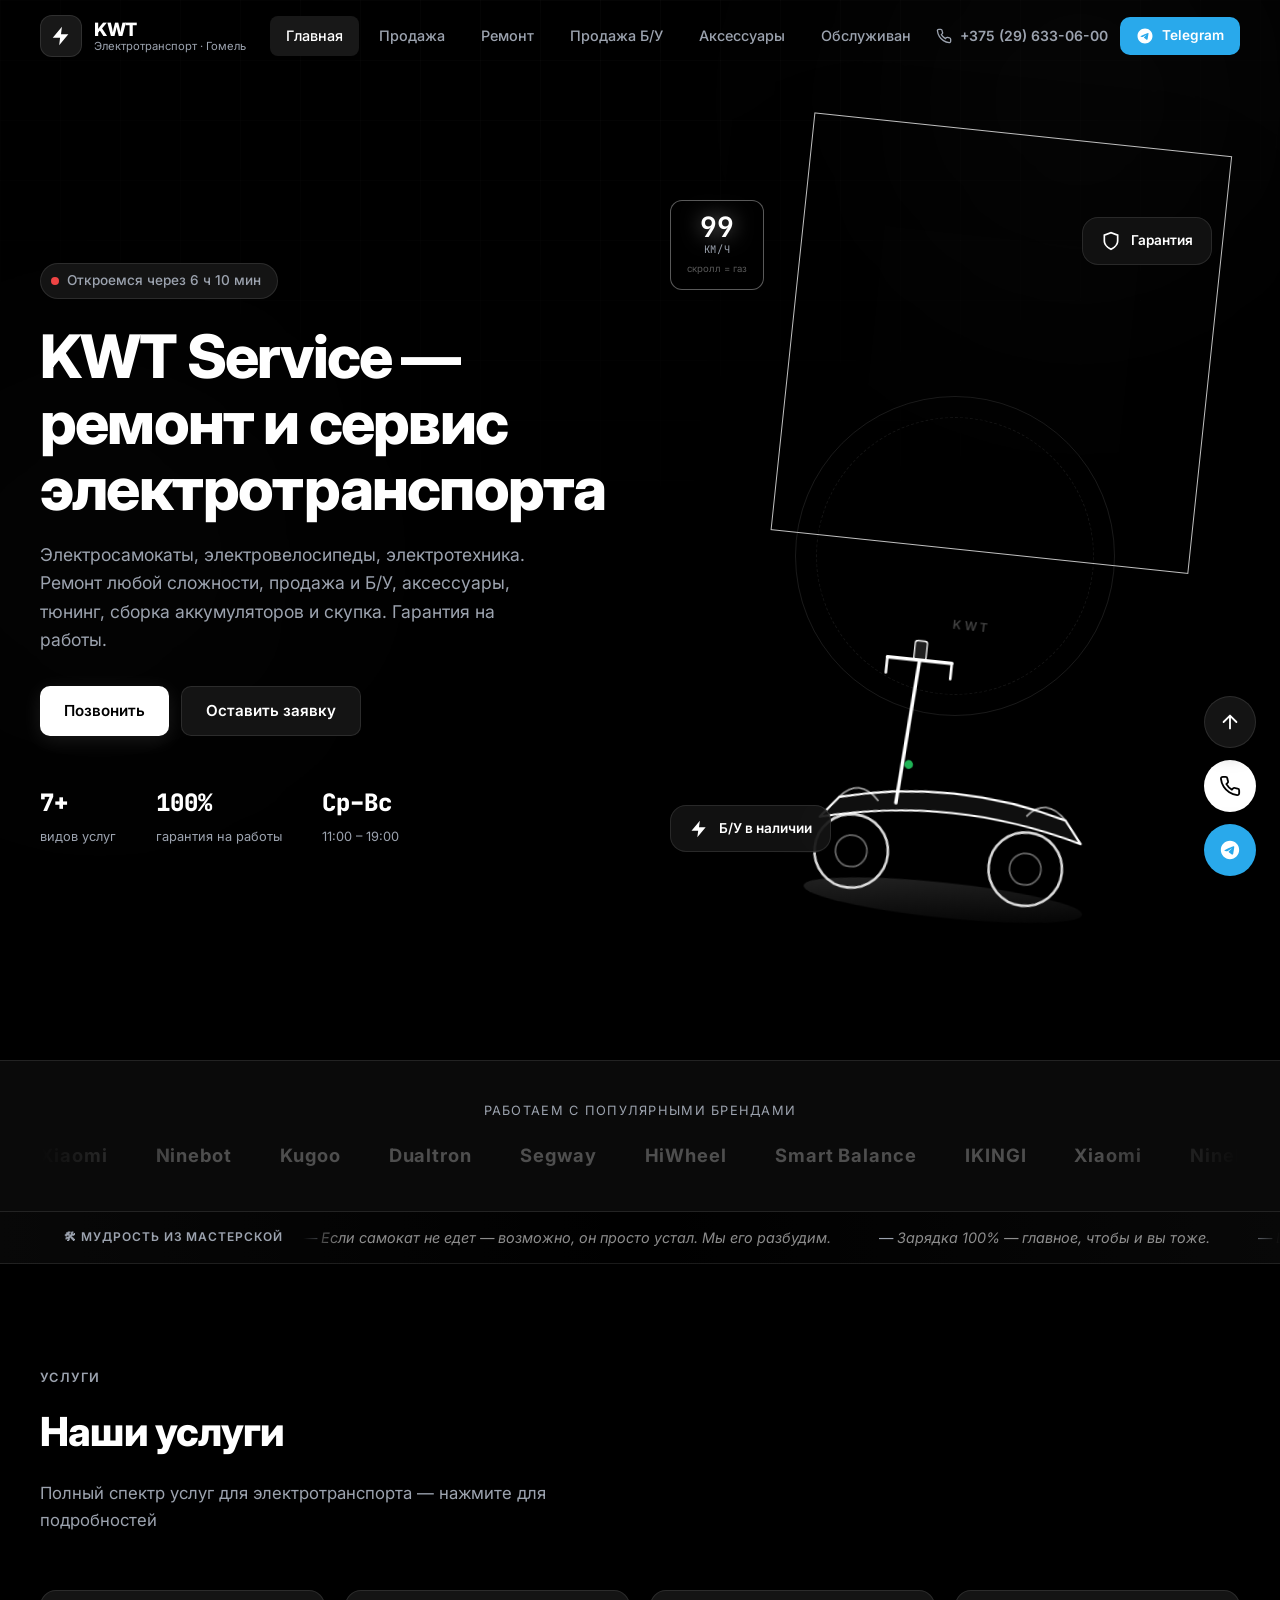
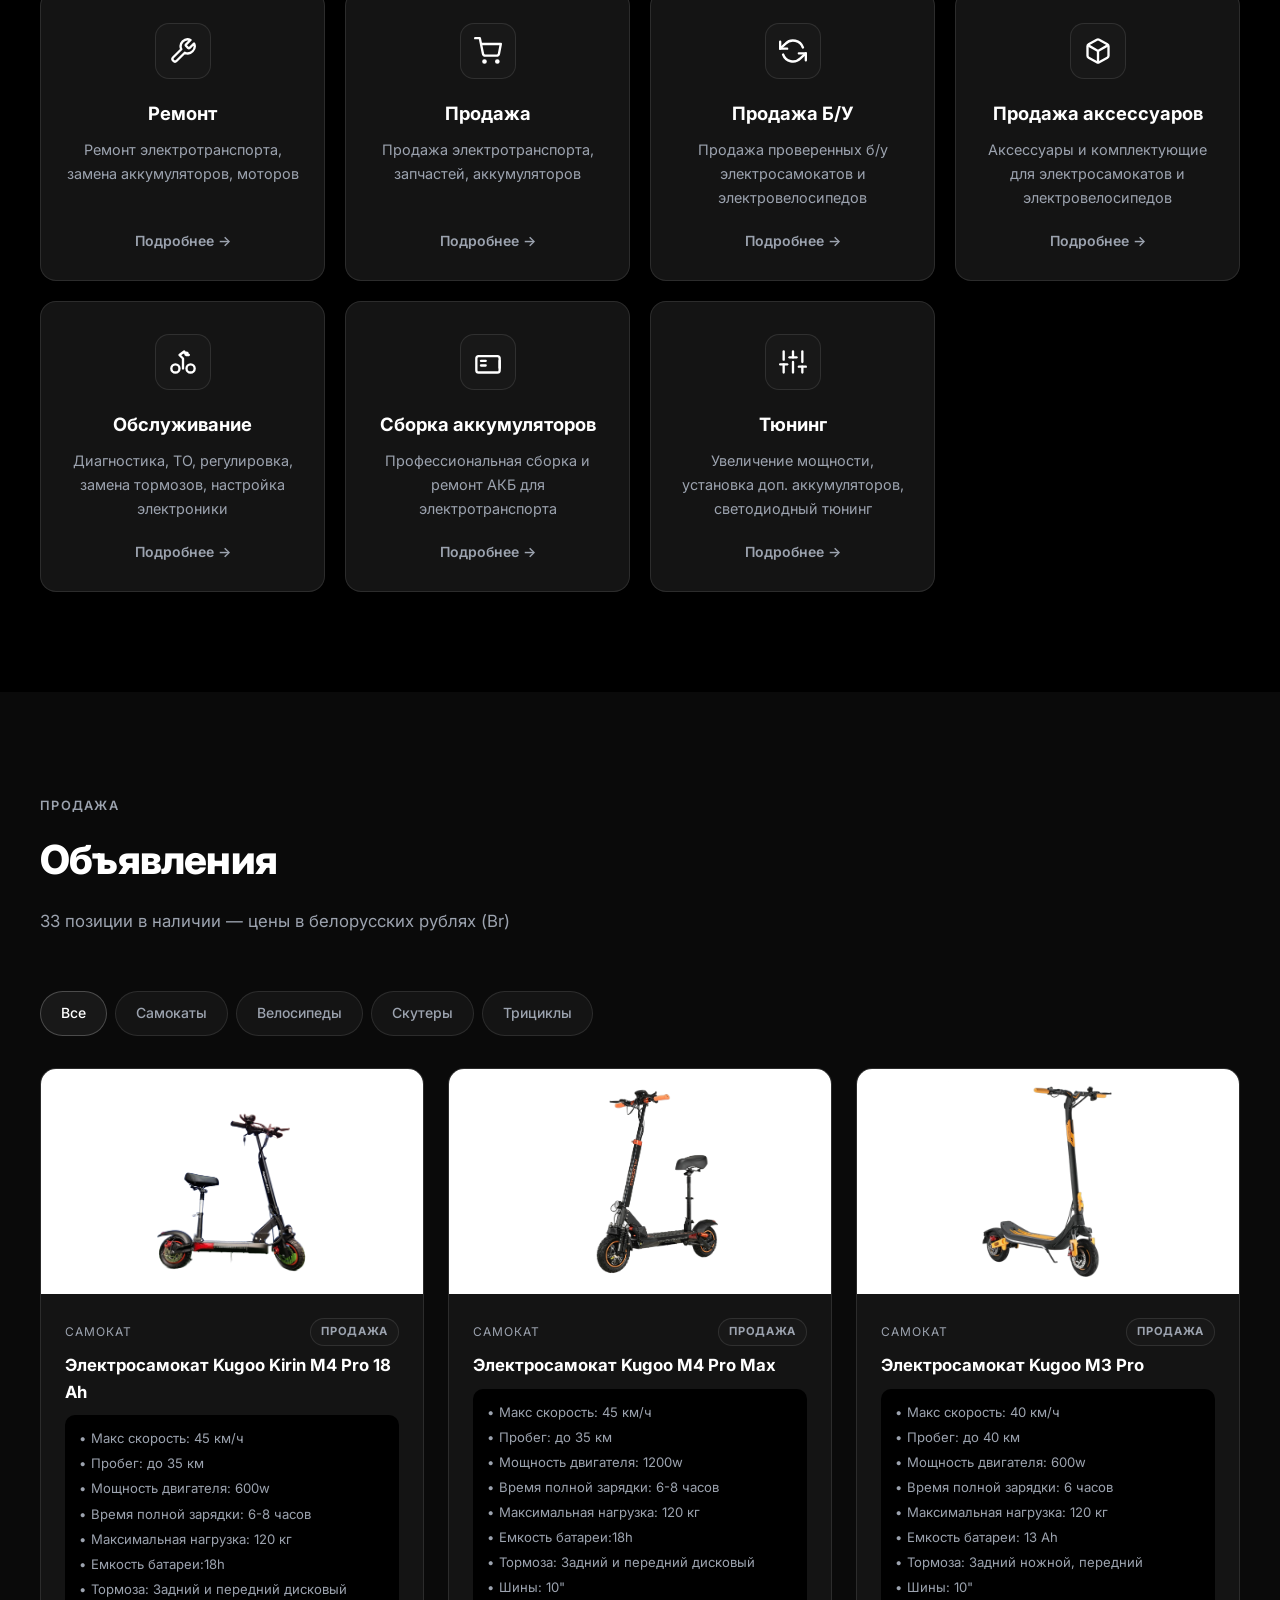
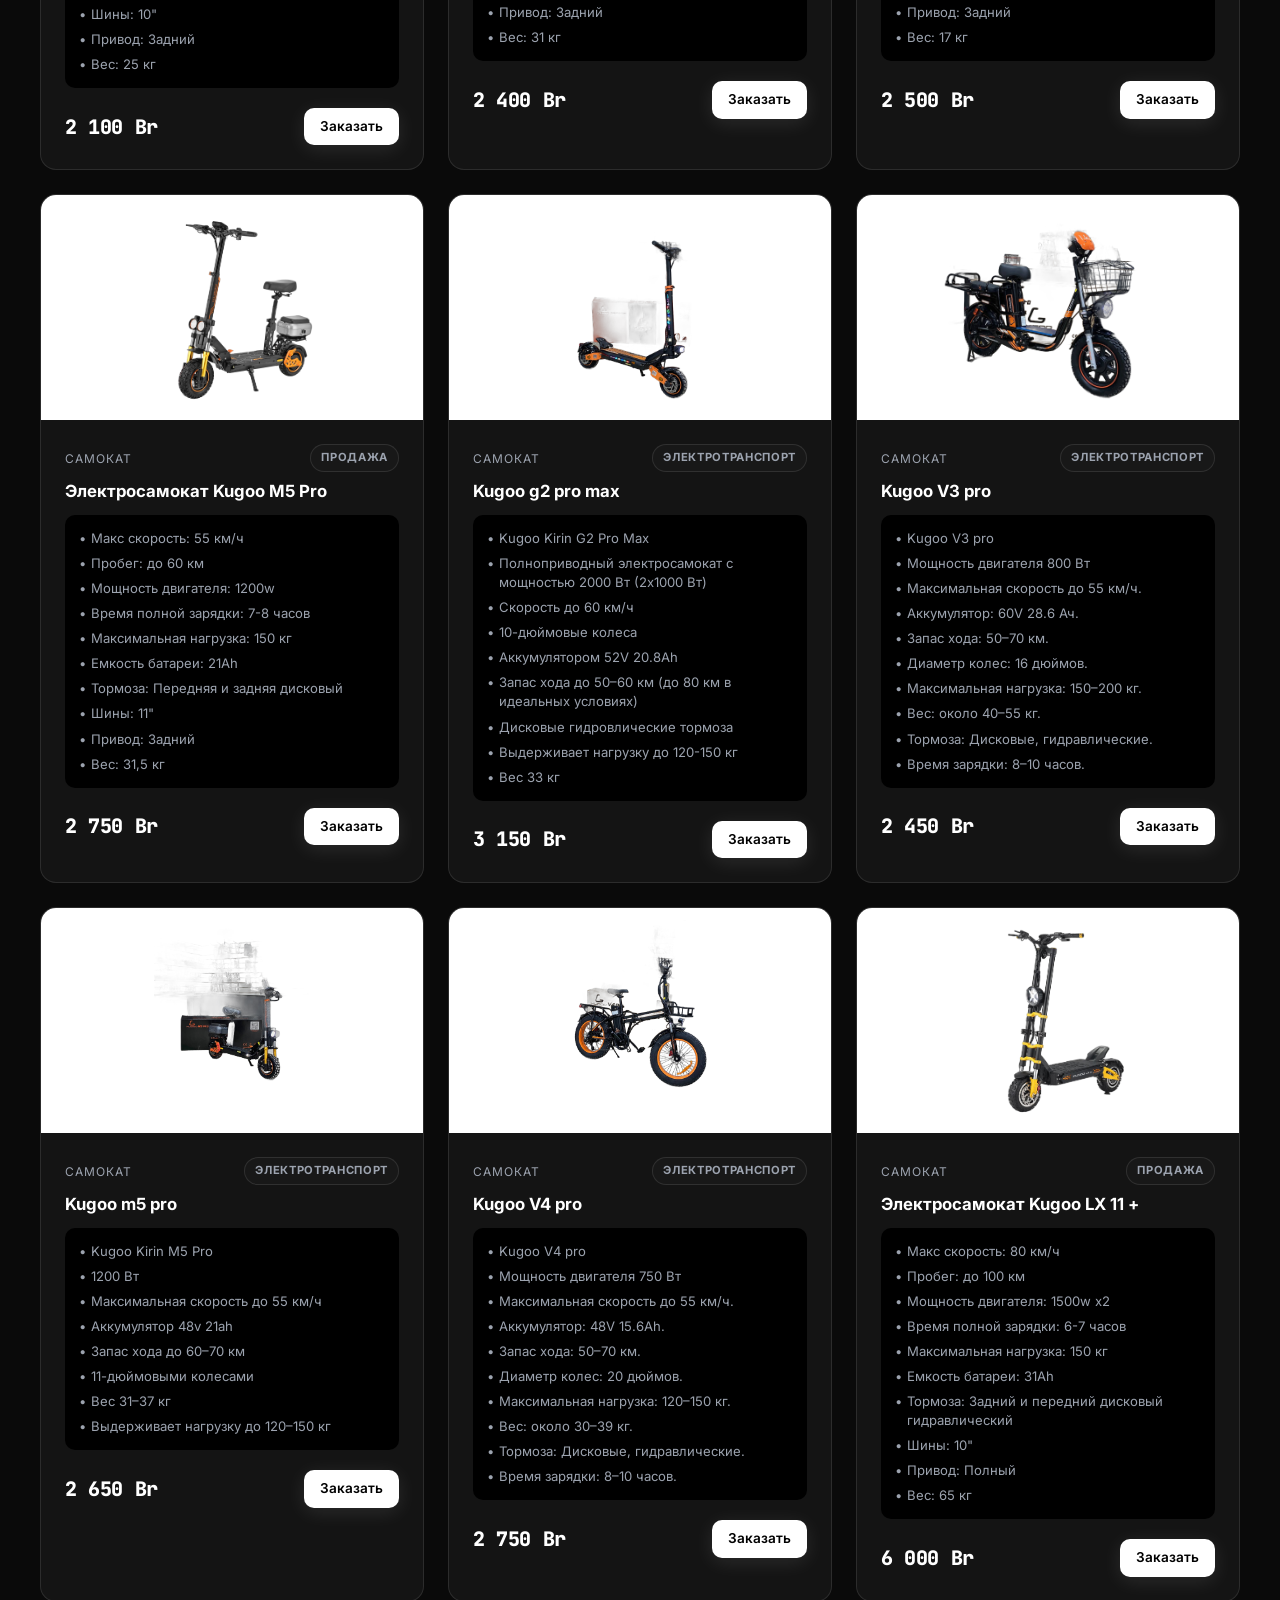
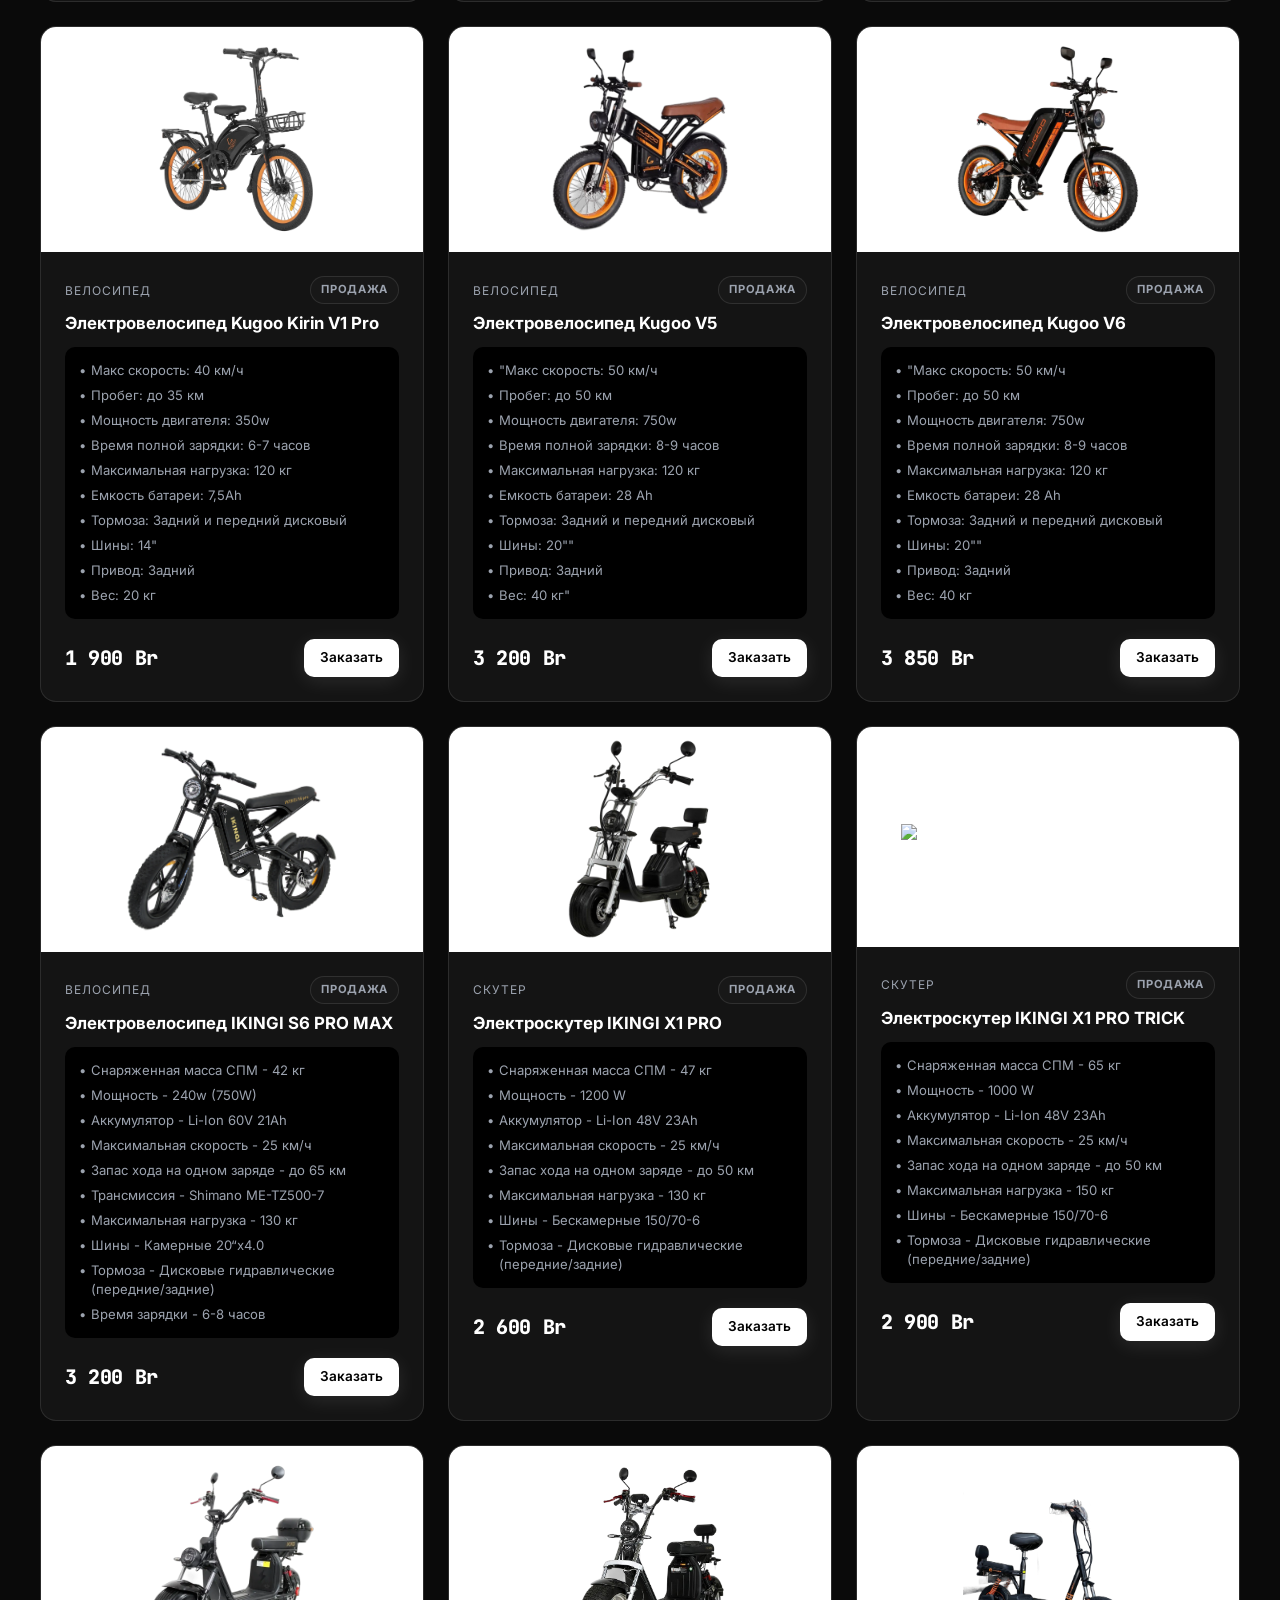
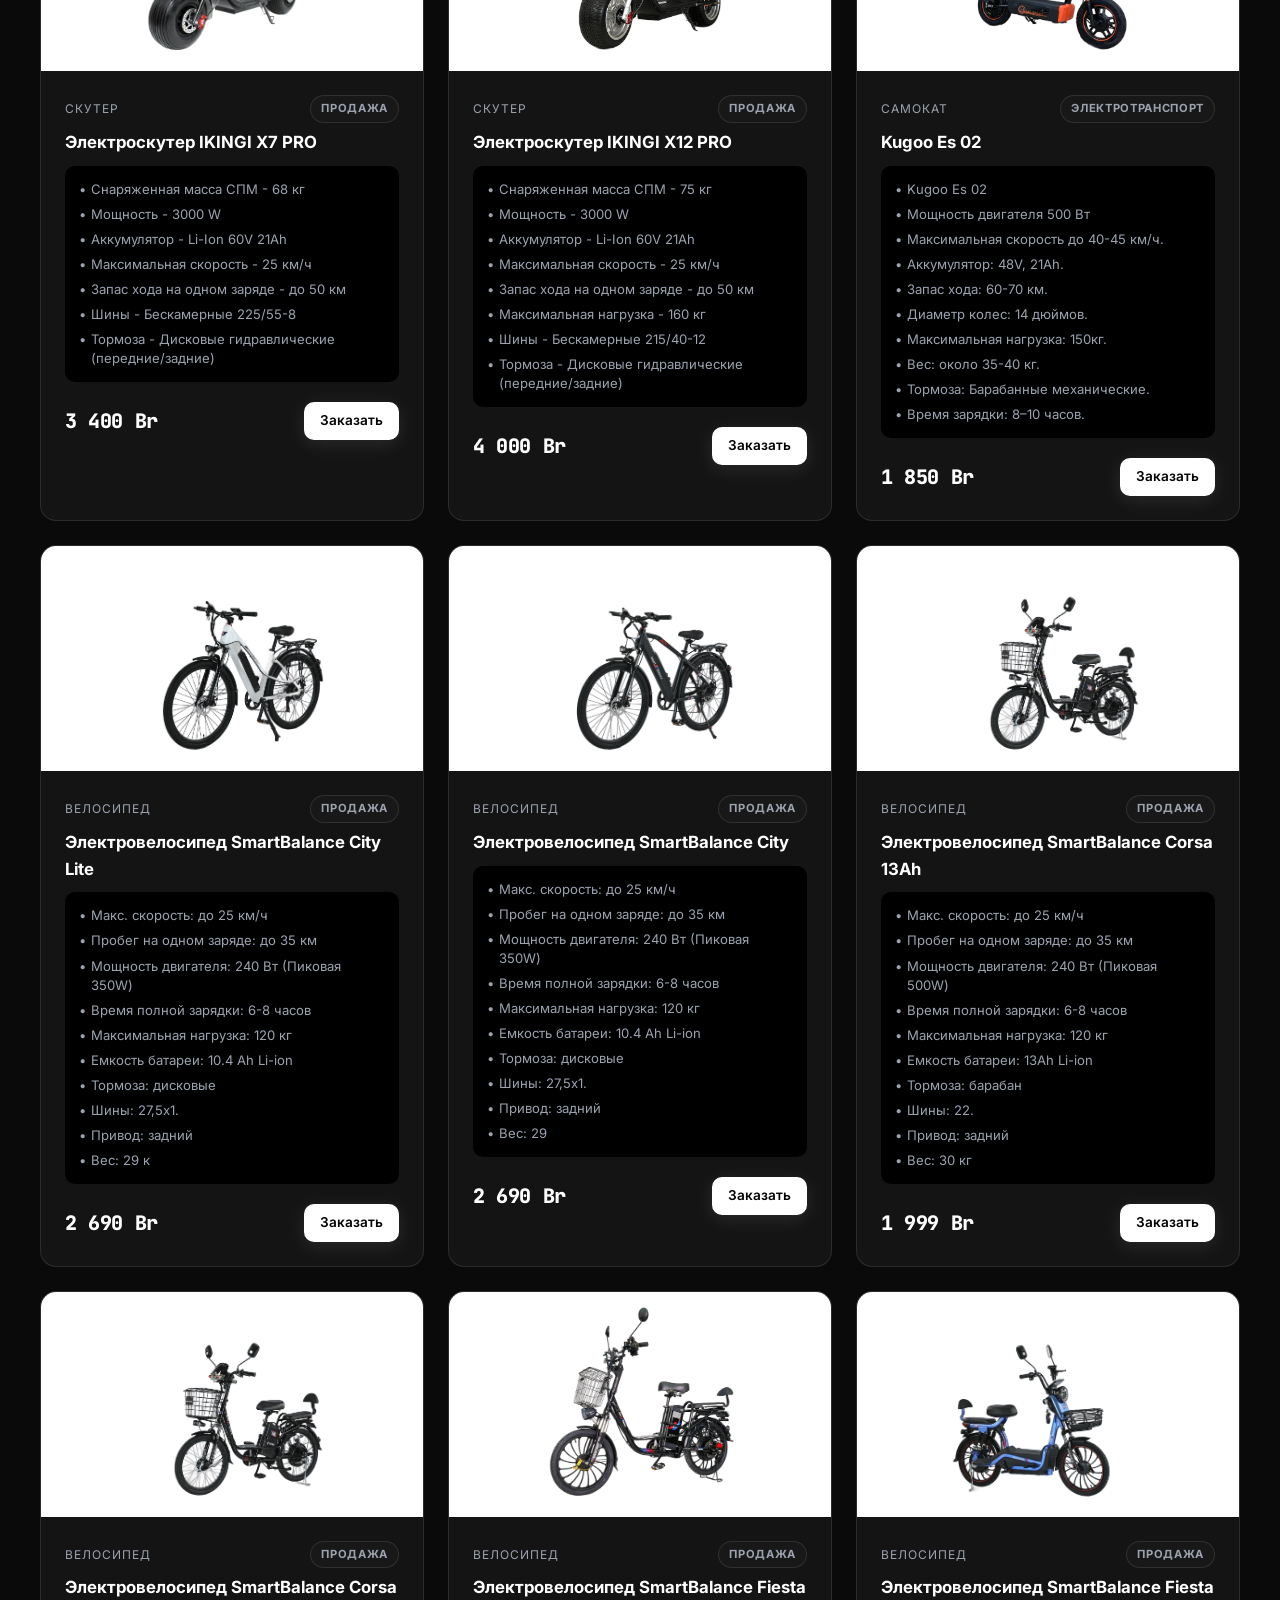
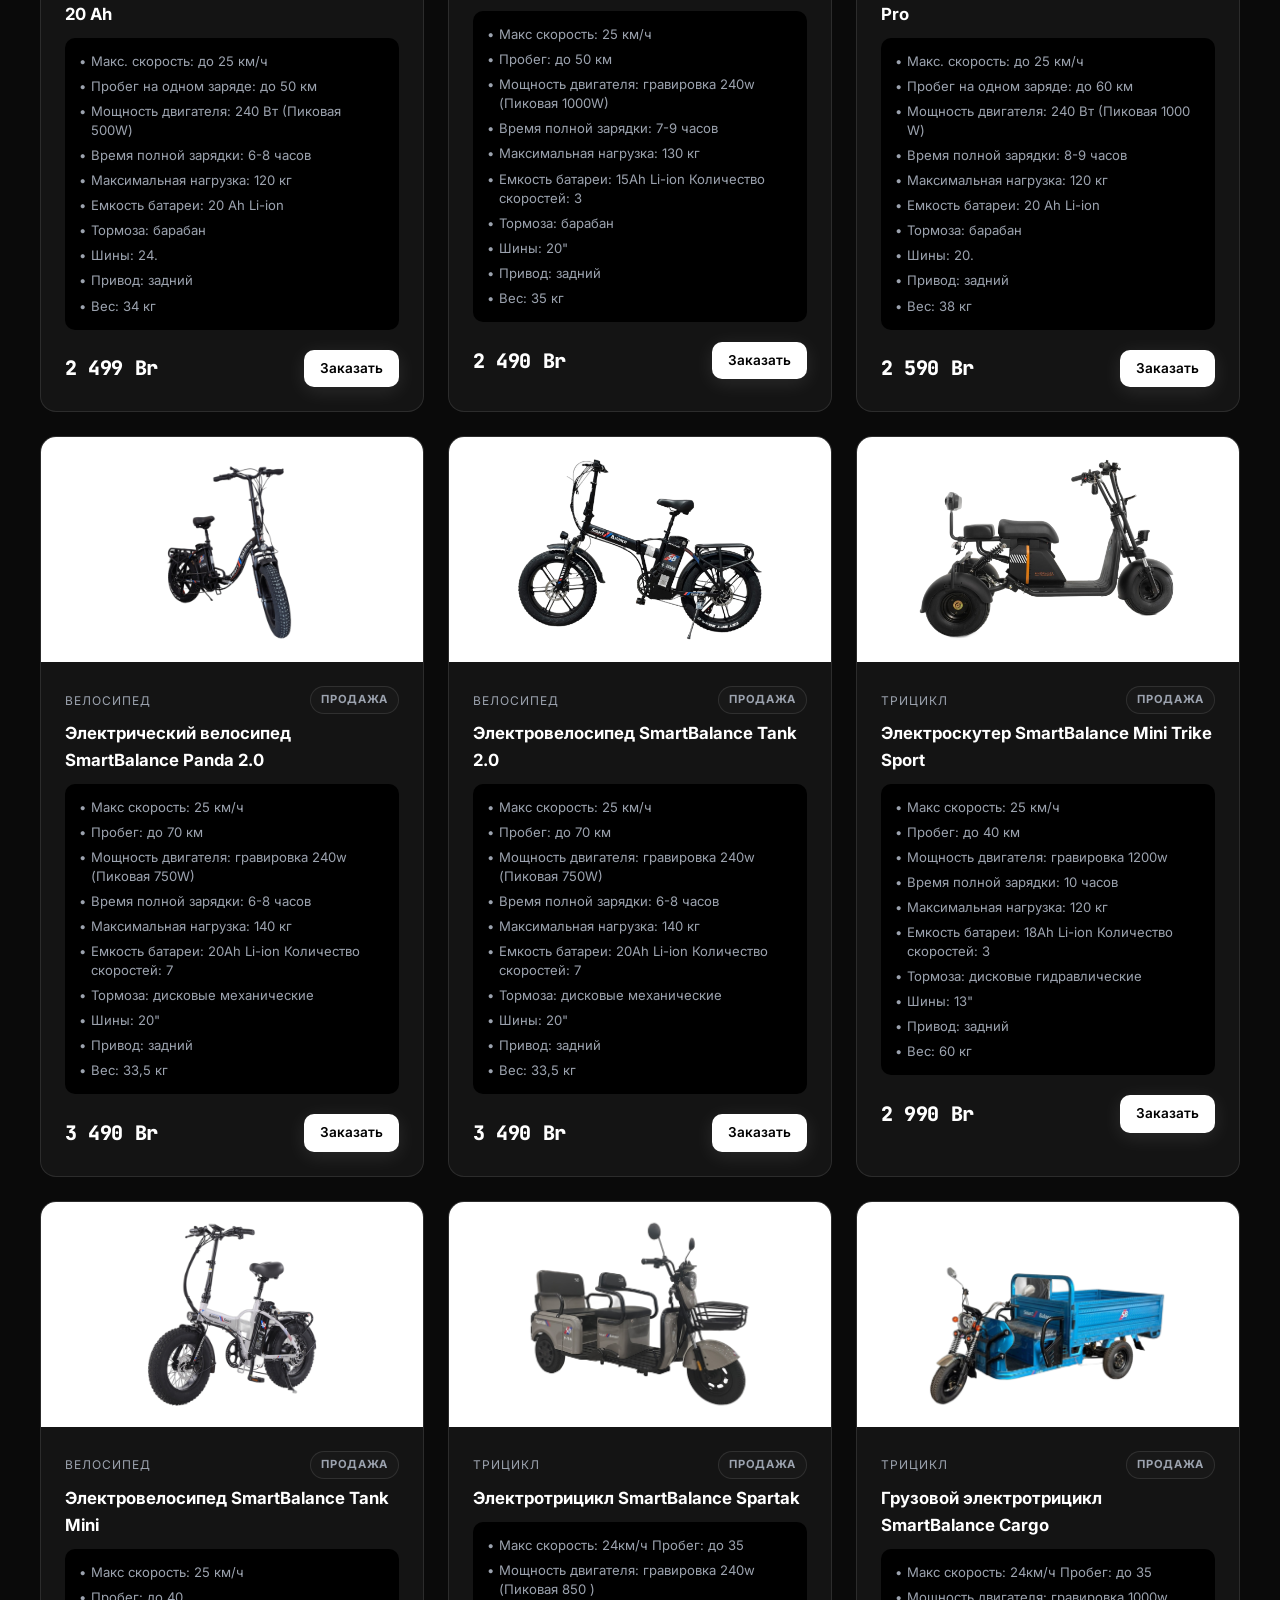
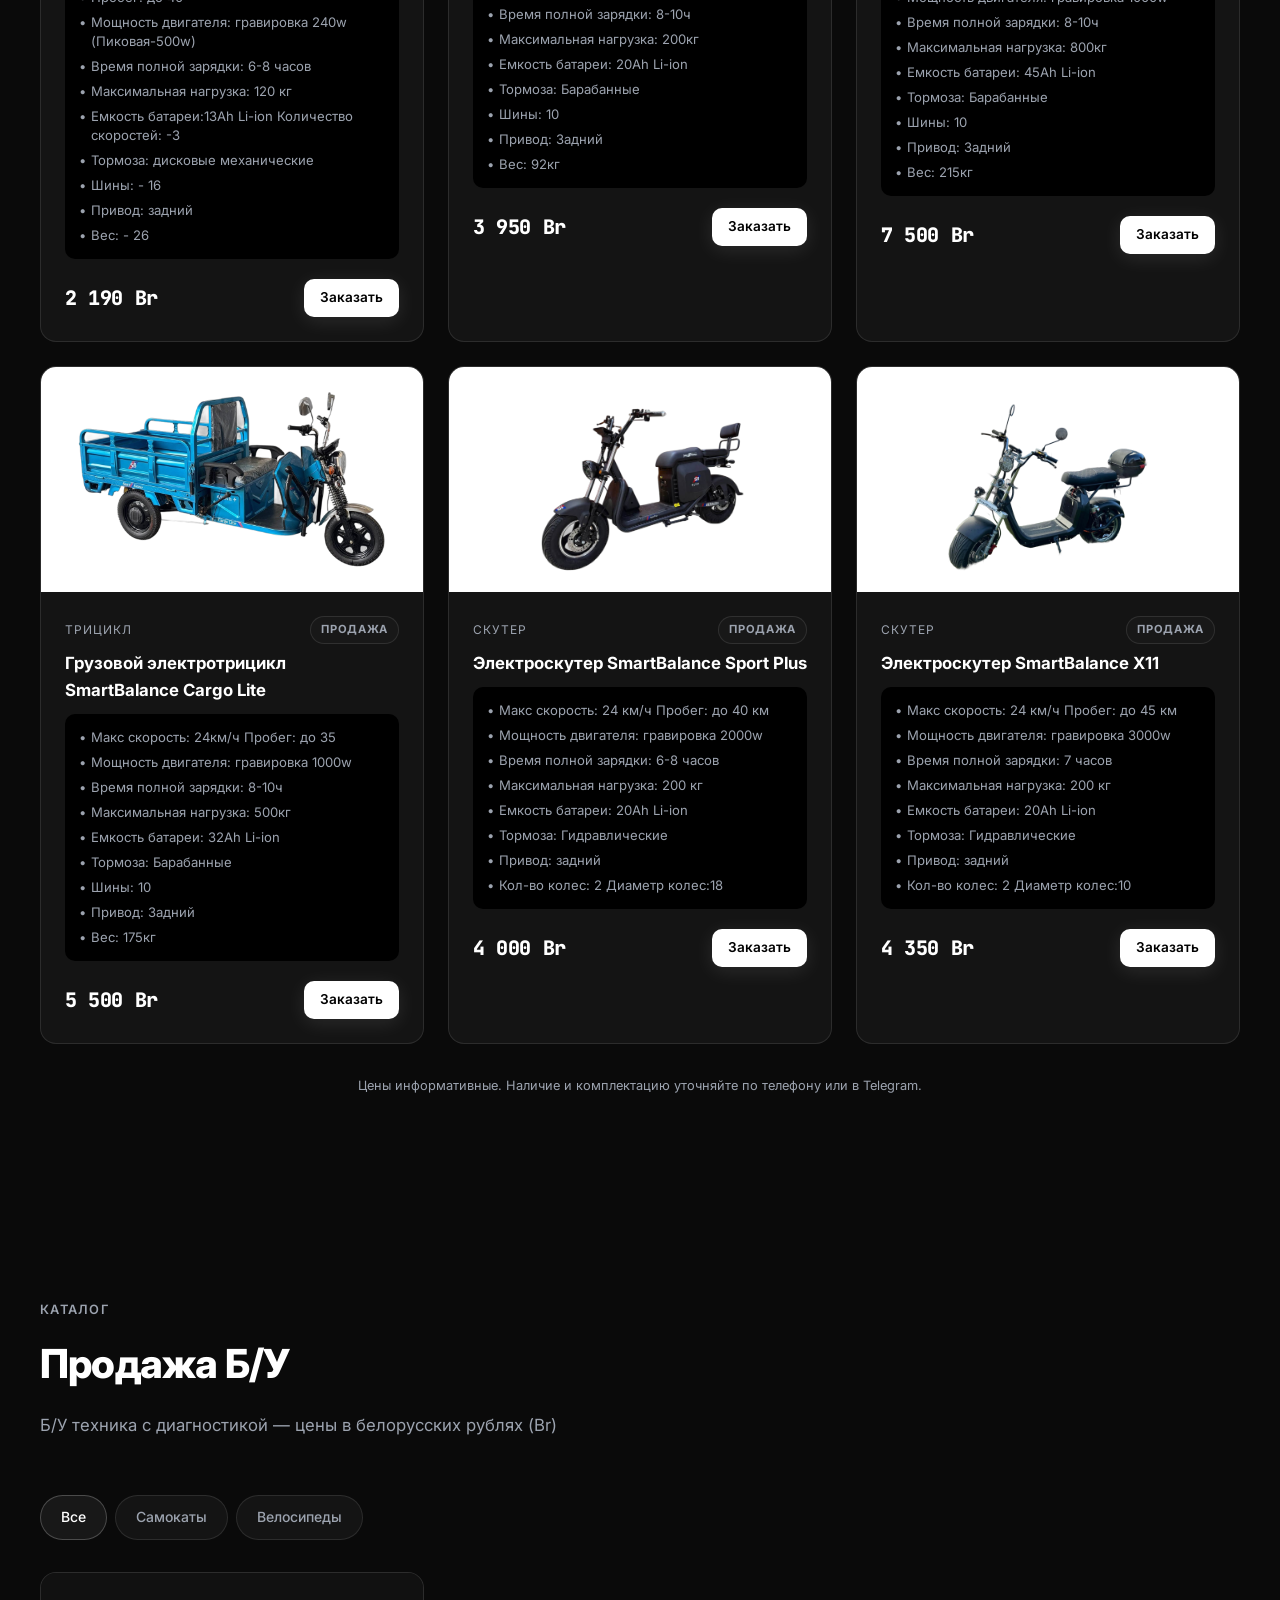
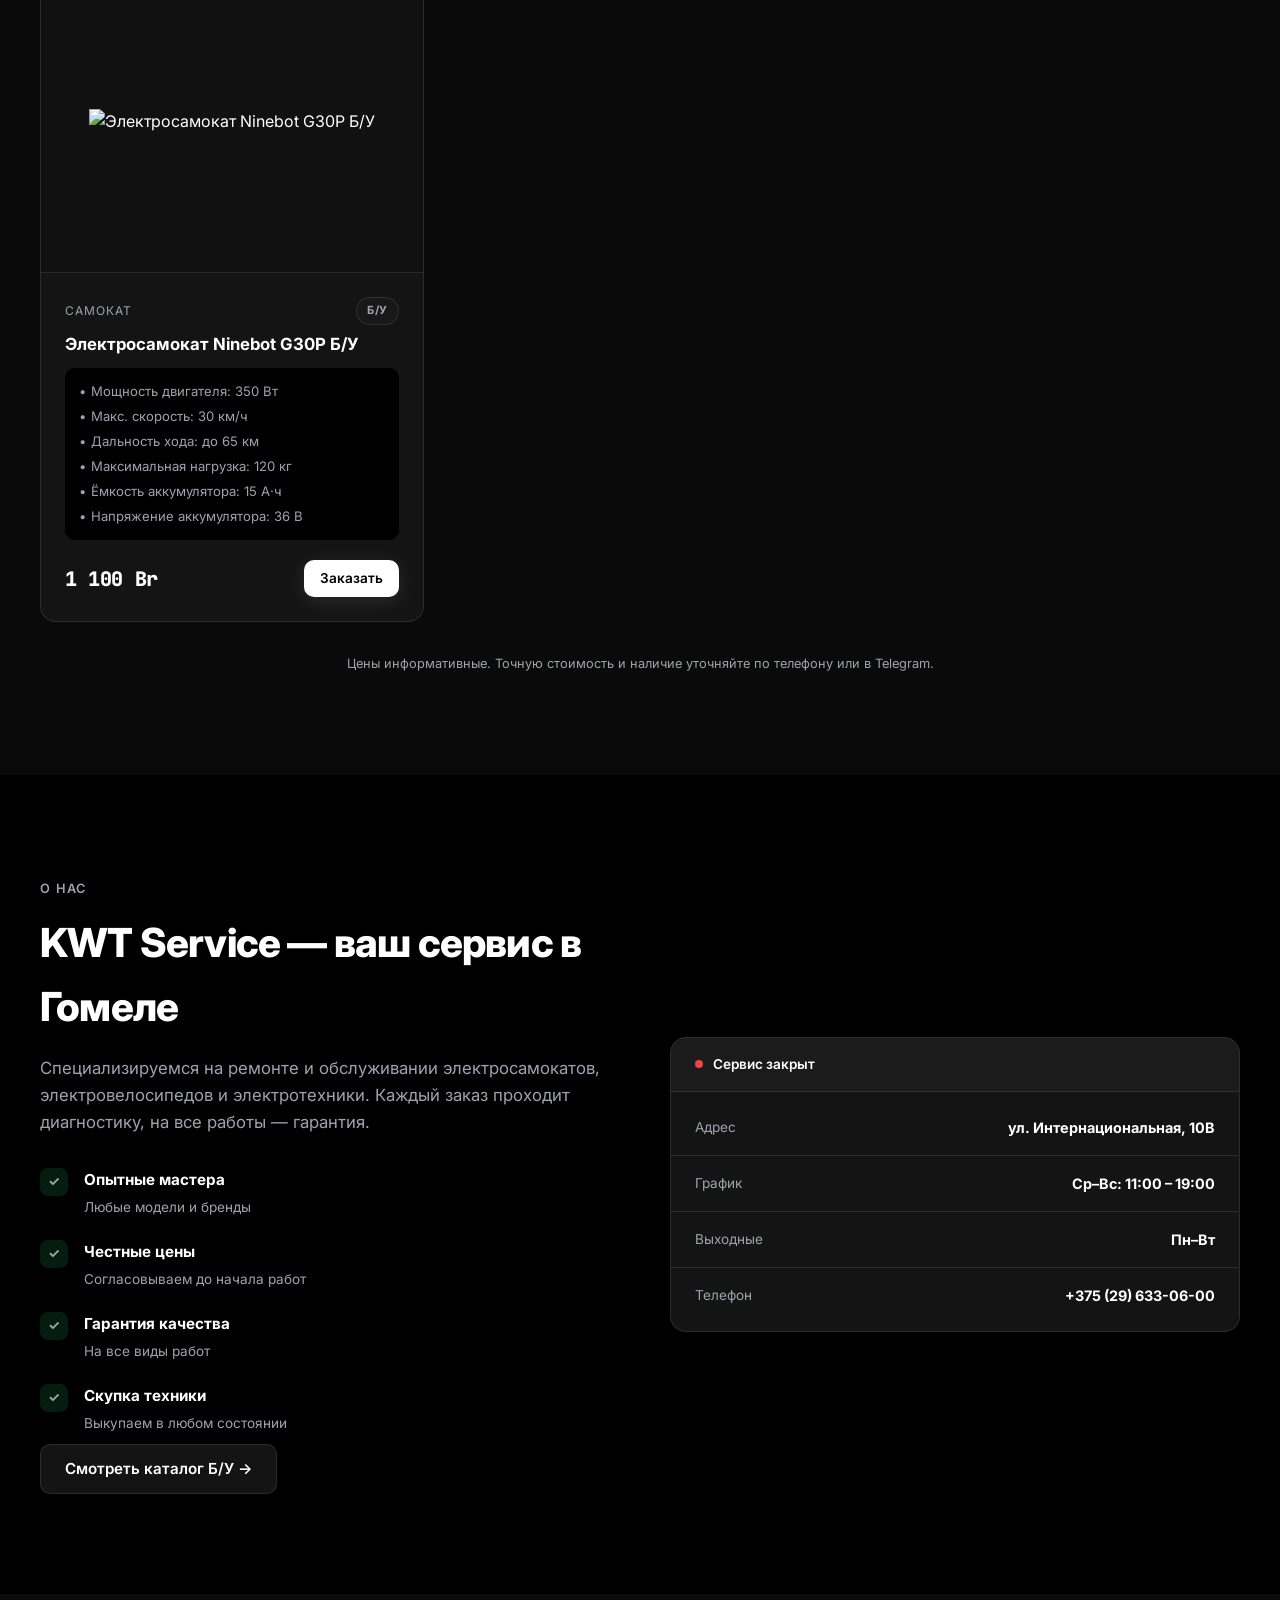
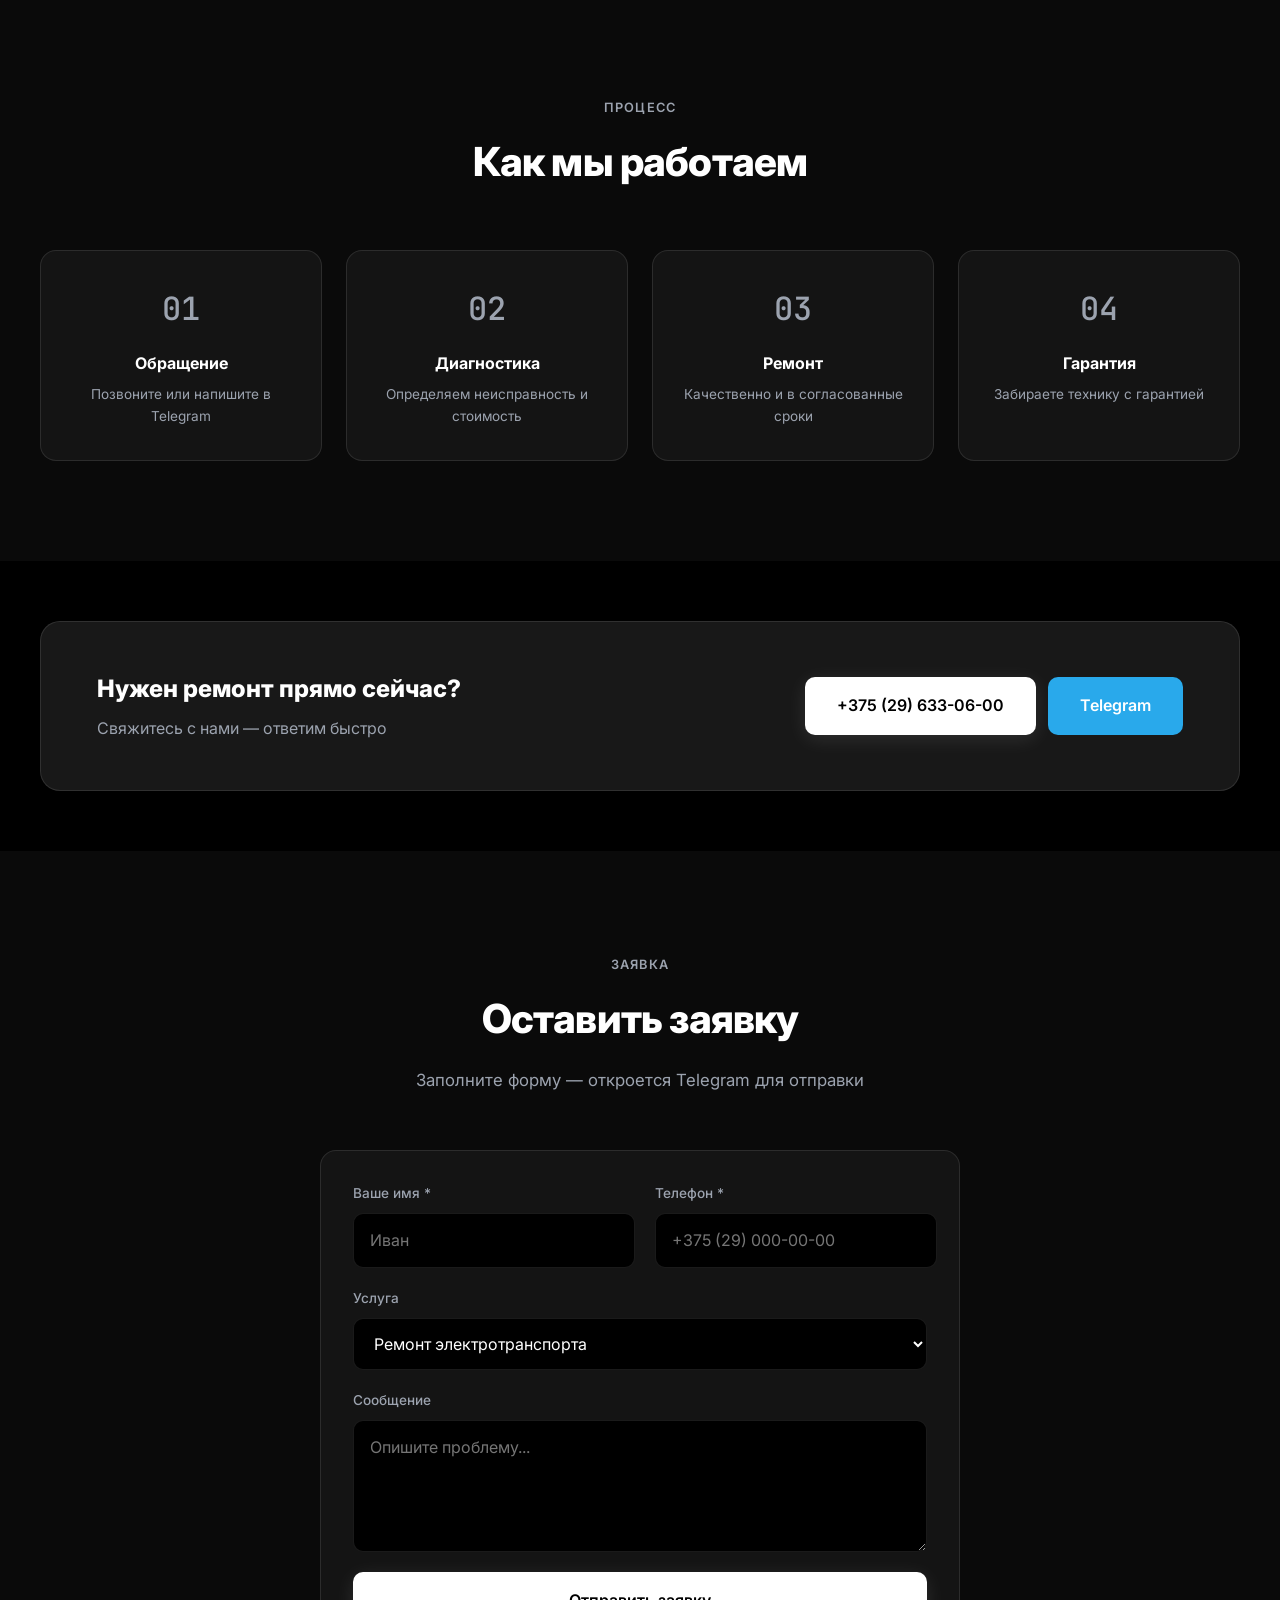
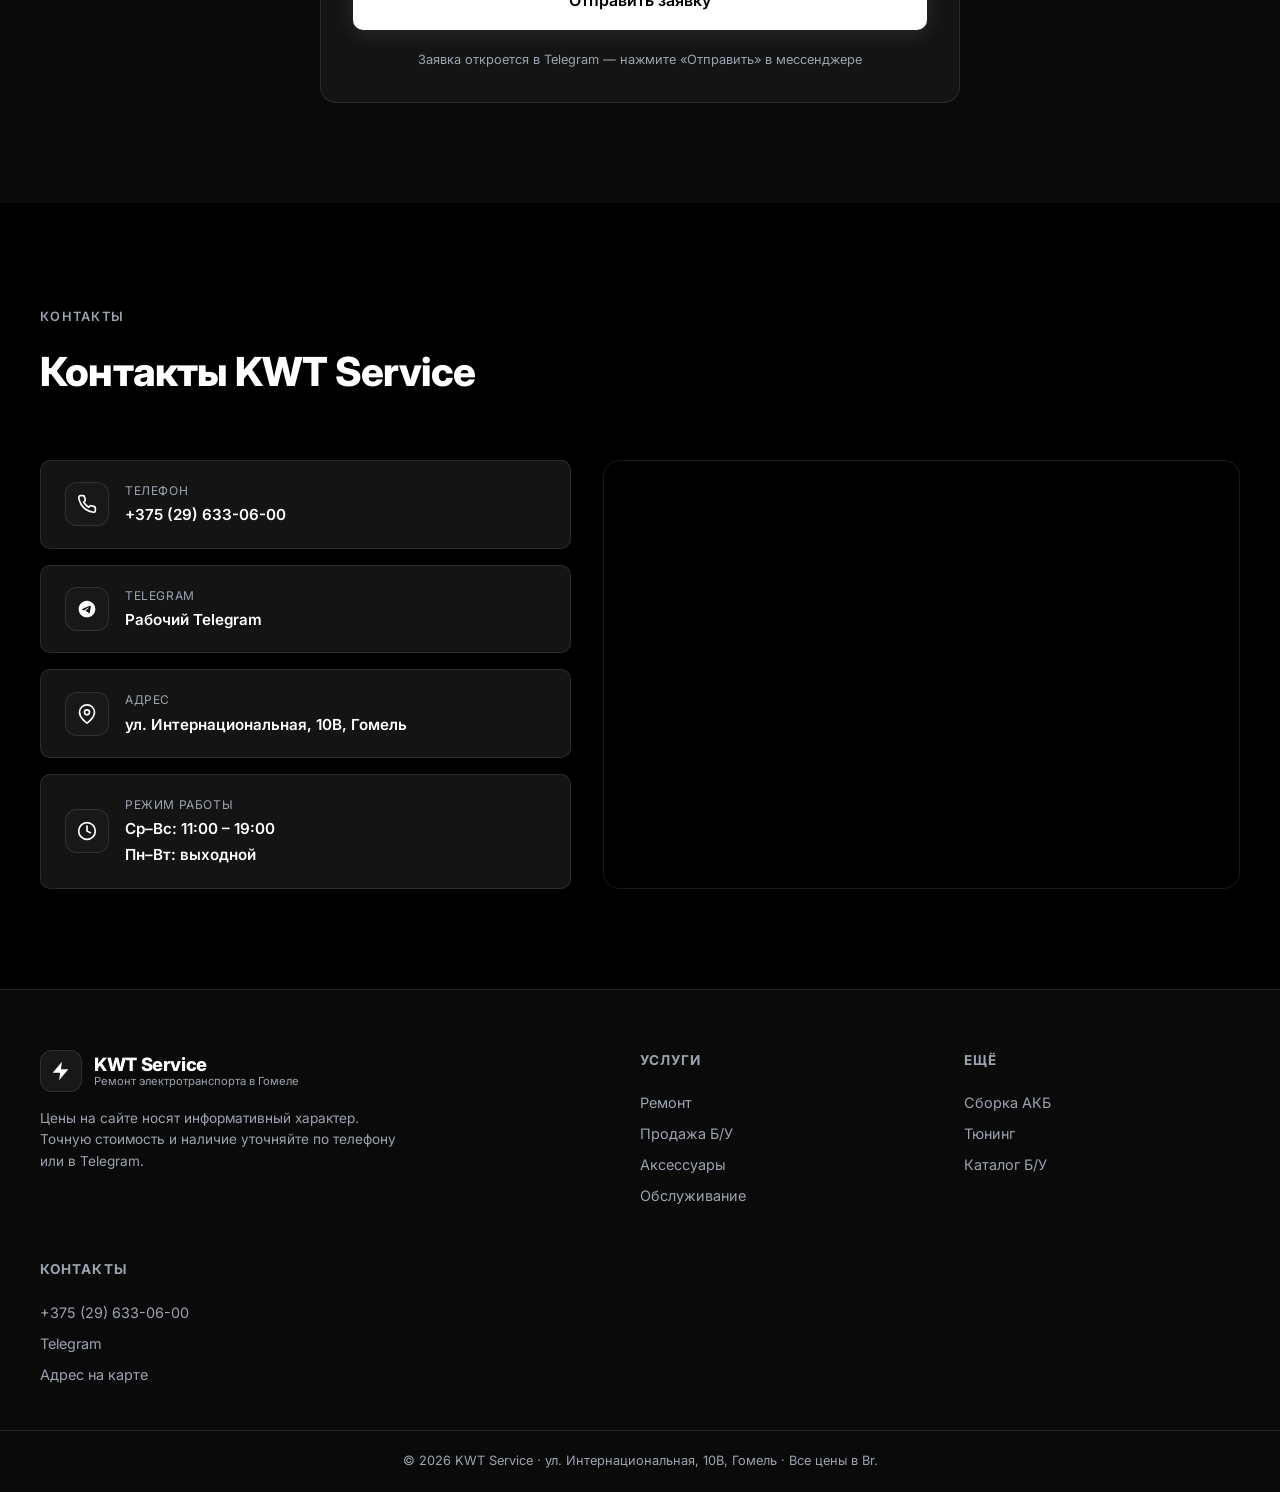
==== commit 9b1934ae: "Add files via upload" ====
--- a/index.html
+++ b/index.html
@@ -61,7 +61,31 @@
             <span class="hero__speedo-unit">км/ч</span>
             <span class="hero__speedo-hint">скролл = газ</span>
           </div>
-          <img src="img/scooter-hero.png" alt="Электросамокат" class="hero__product-img" id="hero-scooter" width="480" height="480">
+          <div class="hero__product-wrap" id="hero-scooter" role="img" aria-label="Электросамокат">
+            <img class="hero__product-img hero__product-img--photo" id="hero-scooter-photo" alt="" width="480" height="480" hidden>
+            <svg class="hero__product-img hero__product-img--svg" id="hero-scooter-svg" viewBox="0 0 480 480" fill="none" xmlns="http://www.w3.org/2000/svg" aria-hidden="true">
+              <defs>
+                <linearGradient id="scGlow" x1="0%" y1="0%" x2="100%" y2="100%">
+                  <stop offset="0%" stop-color="#fff" stop-opacity="0.15"/>
+                  <stop offset="100%" stop-color="#fff" stop-opacity="0"/>
+                </linearGradient>
+              </defs>
+              <ellipse cx="240" cy="400" rx="160" ry="20" fill="url(#scGlow)"/>
+              <circle cx="130" cy="355" r="42" stroke="#fff" stroke-width="3" opacity="0.85"/>
+              <circle cx="130" cy="355" r="18" stroke="#fff" stroke-width="2" opacity="0.4"/>
+              <circle cx="330" cy="355" r="42" stroke="#fff" stroke-width="3" opacity="0.85"/>
+              <circle cx="330" cy="355" r="18" stroke="#fff" stroke-width="2" opacity="0.4"/>
+              <path d="M90 320 Q240 280 390 320 L370 295 Q240 260 110 295 Z" fill="rgba(255,255,255,0.06)" stroke="#fff" stroke-width="2.5" stroke-linejoin="round"/>
+              <path d="M175 295 L185 130" stroke="#fff" stroke-width="4" stroke-linecap="round"/>
+              <path d="M148 130 H222" stroke="#fff" stroke-width="4" stroke-linecap="round"/>
+              <path d="M148 130 V148 M222 130 V148" stroke="#fff" stroke-width="3" stroke-linecap="round"/>
+              <rect x="178" y="108" width="14" height="22" rx="3" fill="rgba(255,255,255,0.12)" stroke="#fff" stroke-width="1.5"/>
+              <path d="M110 295 Q130 270 155 295" stroke="#fff" stroke-width="2" fill="none" opacity="0.6"/>
+              <path d="M325 295 Q345 270 370 295" stroke="#fff" stroke-width="2" fill="none" opacity="0.6"/>
+              <circle cx="185" cy="250" r="5" fill="#22c55e" opacity="0.9"/>
+              <text x="240" y="90" text-anchor="middle" fill="rgba(255,255,255,0.25)" font-family="Inter,sans-serif" font-size="14" font-weight="600" letter-spacing="0.2em">KWT</text>
+            </svg>
+          </div>
           <div class="hero__card hero__card--float hero__card--1" aria-hidden="true">
             <svg viewBox="0 0 24 24" fill="none"><path d="M12 22s8-4 8-10V5l-8-3-8 3v7c0 6 8 10 8 10z" stroke="currentColor" stroke-width="2"/></svg>
             Гарантия
@@ -315,6 +339,7 @@
 
   <div id="site-footer"></div>
 
+  <script src="js/paths.js"></script>
   <script src="js/data.js"></script>
   <script src="js/layout.js"></script>
   <script src="js/form.js"></script>
